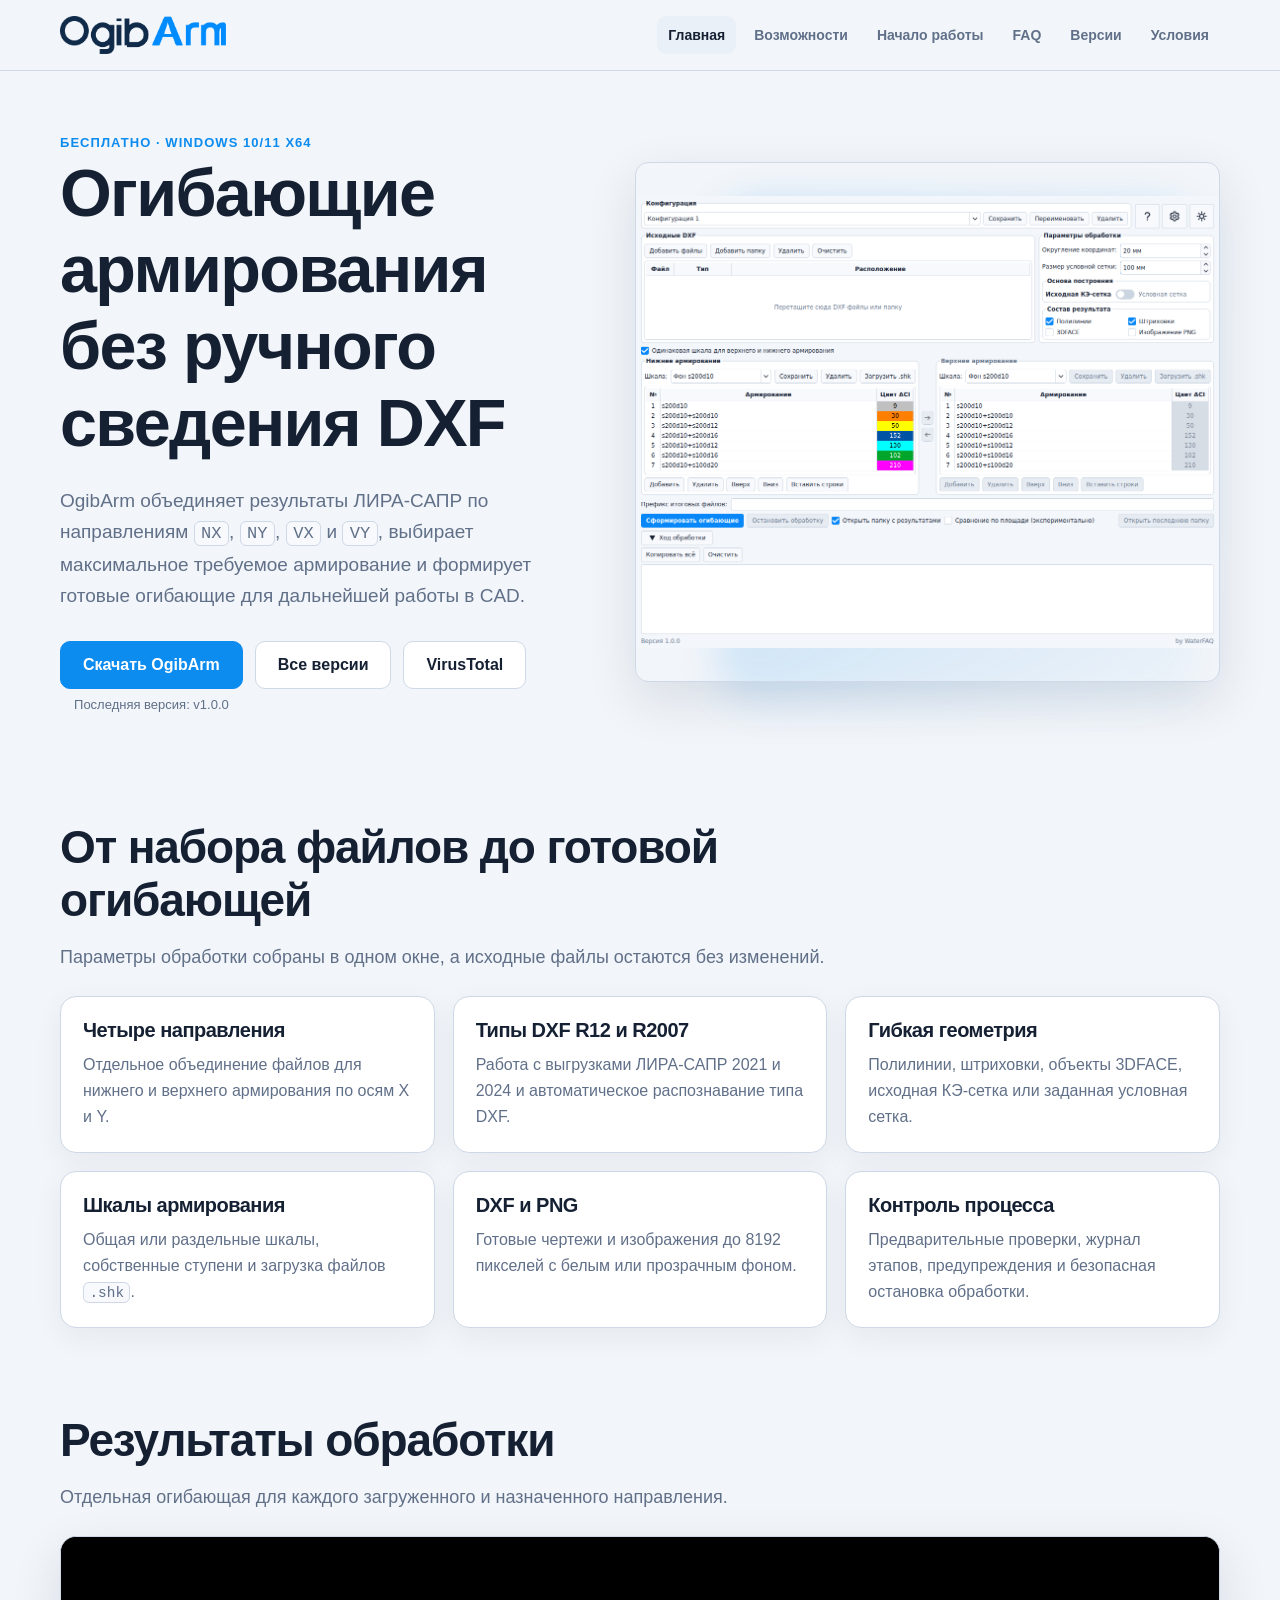
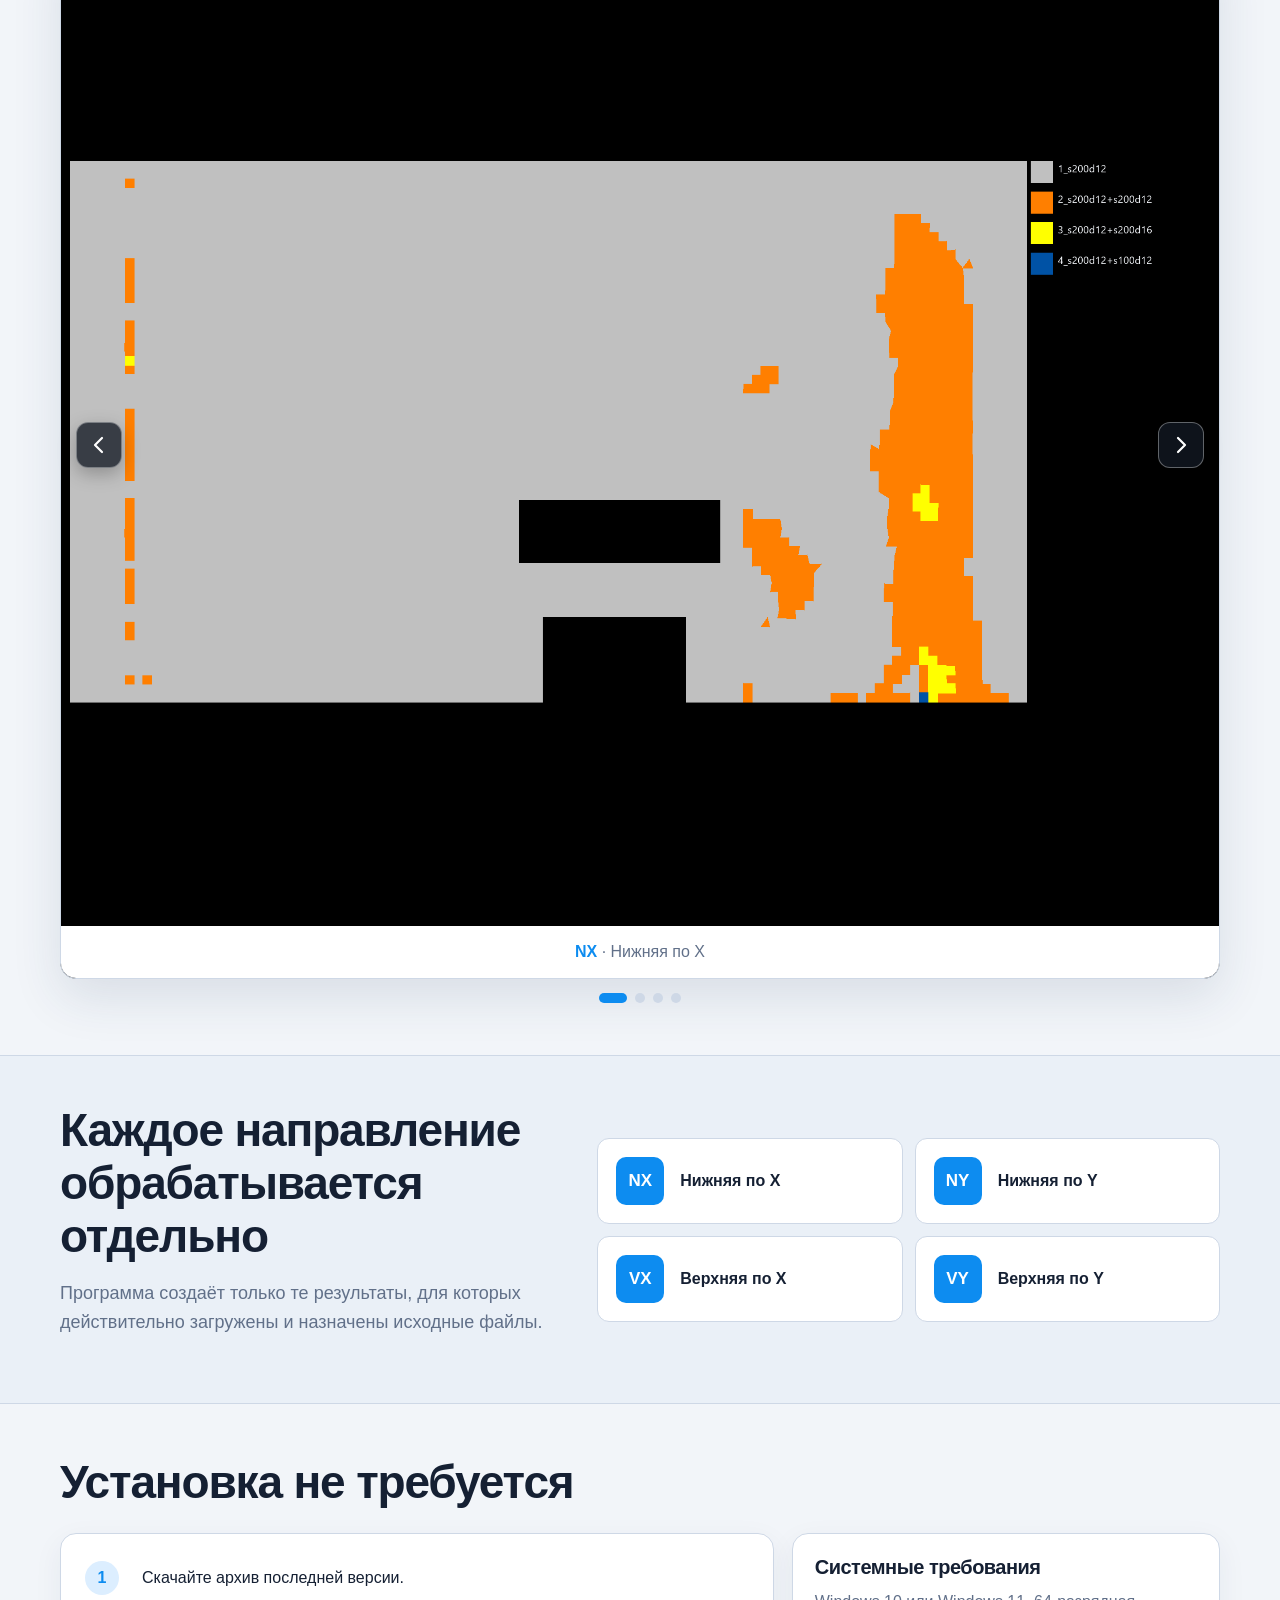
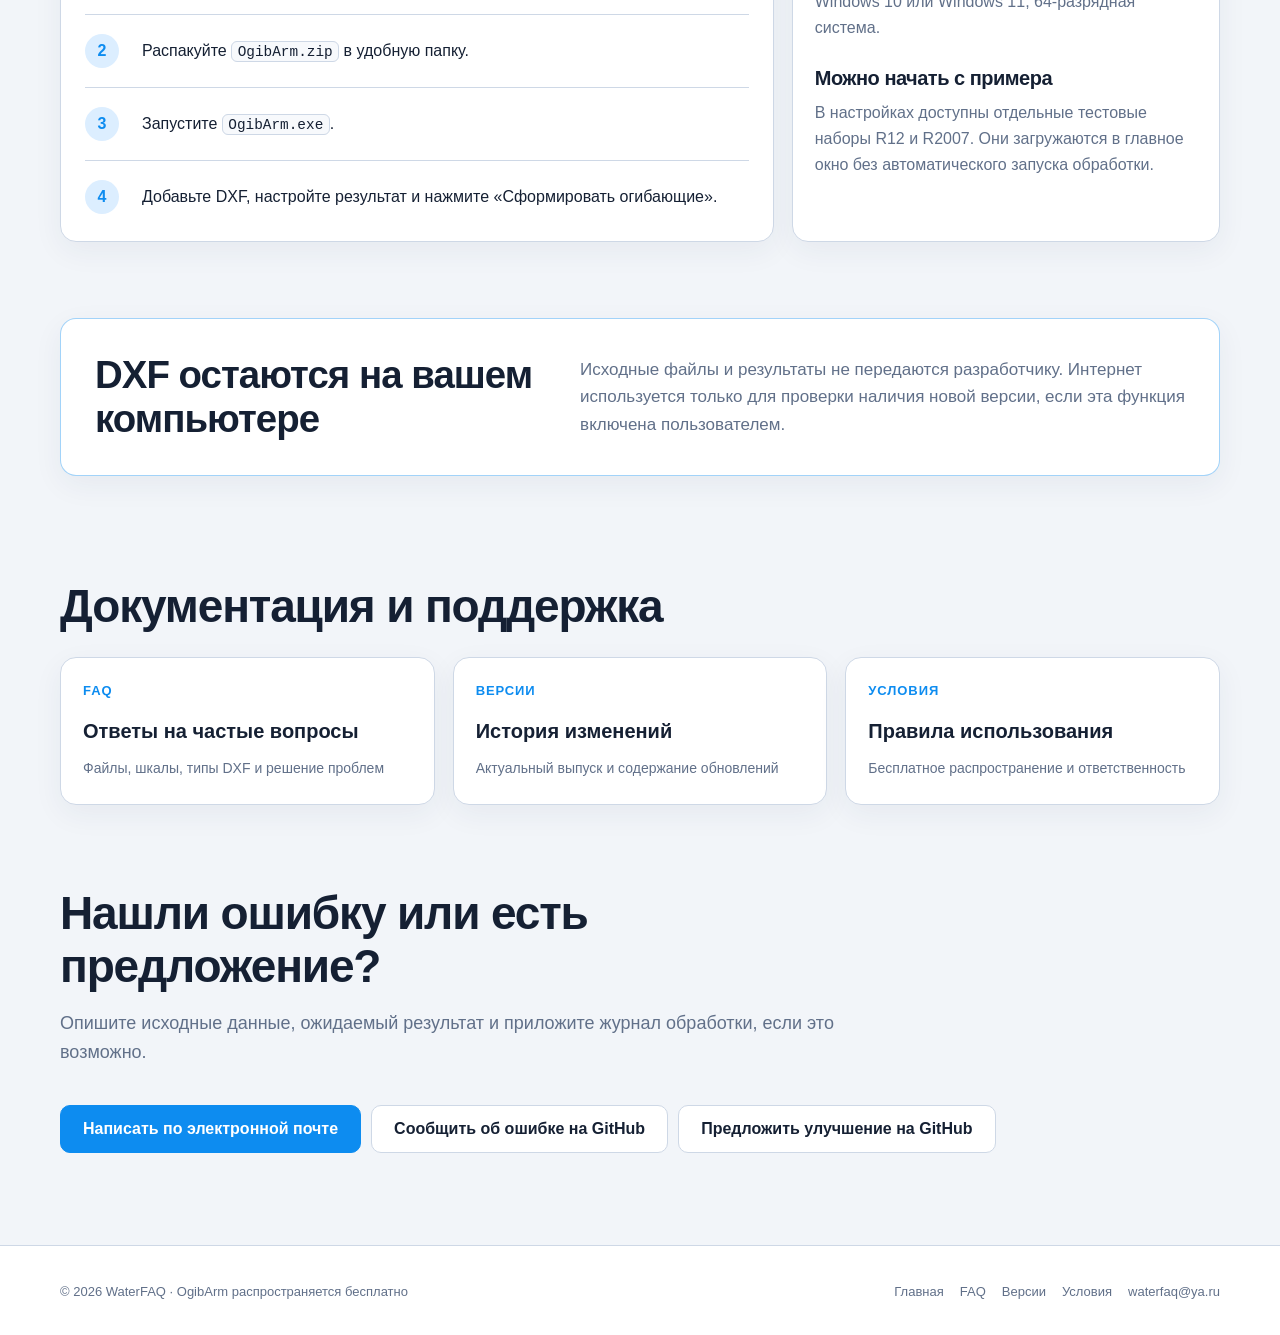
==== index.html @ c87fd0f1 "Исправить адаптивность главной страницы" ====
<!doctype html>
<html lang="ru">
<head>
  <meta charset="utf-8">
  <meta name="viewport" content="width=device-width,initial-scale=1,viewport-fit=cover">
  <meta name="description" content="OgibArm — бесплатная программа для формирования огибающих армирования по DXF из ЛИРА-САПР.">
  <meta name="theme-color" content="#f2f5f9" media="(prefers-color-scheme: light)">
  <meta name="theme-color" content="#181b20" media="(prefers-color-scheme: dark)">
  <meta property="og:type" content="website">
  <meta property="og:title" content="OgibArm — огибающие армирования из DXF">
  <meta property="og:description" content="Объединение результатов ЛИРА-САПР по направлениям NX, NY, VX и VY с выпуском DXF и PNG.">
  <meta property="og:url" content="https://water-faq.github.io/OgibArm/">
  <meta property="og:image" content="https://water-faq.github.io/OgibArm/assets/images/window-light.png">
  <link rel="icon" type="image/png" href="assets/images/icon.png">
  <link rel="apple-touch-icon" href="assets/images/icon.png">
  <link rel="manifest" href="site.webmanifest">
  <link rel="stylesheet" href="assets/css/styles.css?v=2">
  <title>OgibArm — огибающие армирования из DXF</title>
</head>
<body>
  <header class="site-header">
    <div class="wrap header-row">
      <a class="brand" href="index.html" aria-label="OgibArm — главная">
        <picture>
          <source media="(prefers-color-scheme: dark)" srcset="assets/images/logo-dark.png">
          <img src="assets/images/logo-light.png" alt="OgibArm" width="1876" height="421">
        </picture>
      </a>
      <button class="menu-toggle" type="button" aria-label="Открыть меню" aria-expanded="false" aria-controls="site-navigation">
        <svg class="icon-menu" viewBox="0 0 24 24" aria-hidden="true"><path d="M4 7h16M4 12h16M4 17h16"/></svg>
        <svg class="icon-close" viewBox="0 0 24 24" aria-hidden="true"><path d="M6 6l12 12M18 6 6 18"/></svg>
      </button>
      <nav id="site-navigation" class="nav" aria-label="Основная навигация">
        <a href="index.html" aria-current="page">Главная</a>
        <a href="#features">Возможности</a>
        <a href="#start">Начало работы</a>
        <a href="faq.html">FAQ</a>
        <a href="changelog.html">Версии</a>
        <a href="terms.html">Условия</a>
      </nav>
    </div>
  </header>

  <main>
    <section class="hero wrap">
      <div class="hero-copy">
        <div class="eyebrow">Бесплатно · Windows 10/11 x64</div>
        <h1>Огибающие армирования без ручного сведения DXF</h1>
        <p class="lead">OgibArm объединяет результаты ЛИРА-САПР по направлениям <code>NX</code>, <code>NY</code>, <code>VX</code> и <code>VY</code>, выбирает максимальное требуемое армирование и формирует готовые огибающие для дальнейшей работы в CAD.</p>
        <div class="hero-actions">
          <div class="download-group">
            <a id="download" class="button" href="https://github.com/Water-FAQ/OgibArm/releases/latest/download/OgibArm.zip">Скачать OgibArm</a>
            <p id="version" class="meta">Последняя версия: v1.0.0</p>
          </div>
          <a class="button secondary" href="changelog.html">Все версии</a>
          <a class="button secondary virustotal-button" href="https://www.virustotal.com/gui/file/a32795ac46e9554f7503c37f5a82b432bdbc1def81dd59b7a417a5f26487fc61">VirusTotal</a>
        </div>
      </div>
      <div class="hero-visual">
        <picture>
          <source media="(prefers-color-scheme: dark)" srcset="assets/images/window-dark.png">
          <img src="assets/images/window-light.png" alt="Главное окно OgibArm" width="1060" height="915">
        </picture>
      </div>
    </section>

    <section id="features" class="wrap section">
      <div class="section-heading">
        <h2>От набора файлов до готовой огибающей</h2>
        <p>Параметры обработки собраны в одном окне, а исходные файлы остаются без изменений.</p>
      </div>
      <div class="feature-grid">
        <article class="card"><h3>Четыре направления</h3><p>Отдельное объединение файлов для нижнего и верхнего армирования по осям X и Y.</p></article>
        <article class="card"><h3>Типы DXF R12 и R2007</h3><p>Работа с выгрузками ЛИРА-САПР 2021 и 2024 и автоматическое распознавание типа DXF.</p></article>
        <article class="card"><h3>Гибкая геометрия</h3><p>Полилинии, штриховки, объекты 3DFACE, исходная КЭ-сетка или заданная условная сетка.</p></article>
        <article class="card"><h3>Шкалы армирования</h3><p>Общая или раздельные шкалы, собственные ступени и загрузка файлов <code>.shk</code>.</p></article>
        <article class="card"><h3>DXF и PNG</h3><p>Готовые чертежи и изображения до 8192 пикселей с белым или прозрачным фоном.</p></article>
        <article class="card"><h3>Контроль процесса</h3><p>Предварительные проверки, журнал этапов, предупреждения и безопасная остановка обработки.</p></article>
      </div>
    </section>

    <section class="wrap section result-showcase" aria-labelledby="result-showcase-title">
      <div class="section-heading">
        <h2 id="result-showcase-title">Результаты обработки</h2>
        <p>Отдельная огибающая для каждого загруженного и назначенного направления.</p>
      </div>
      <div class="carousel" data-carousel aria-roledescription="карусель">
        <div class="carousel-viewport">
          <figure class="carousel-slide is-active" data-carousel-slide><img src="assets/images/result-nx.png" alt="Огибающая нижнего армирования по X" width="2048" height="989"><figcaption><strong>NX</strong> · Нижняя по X</figcaption></figure>
          <figure class="carousel-slide" data-carousel-slide><img src="assets/images/result-ny.png" alt="Огибающая нижнего армирования по Y" width="2048" height="989"><figcaption><strong>NY</strong> · Нижняя по Y</figcaption></figure>
          <figure class="carousel-slide" data-carousel-slide><img src="assets/images/result-vx.png" alt="Огибающая верхнего армирования по X" width="2048" height="989"><figcaption><strong>VX</strong> · Верхняя по X</figcaption></figure>
          <figure class="carousel-slide" data-carousel-slide><img src="assets/images/result-vy.png" alt="Огибающая верхнего армирования по Y" width="2048" height="989"><figcaption><strong>VY</strong> · Верхняя по Y</figcaption></figure>
        </div>
        <button class="carousel-arrow previous" type="button" aria-label="Предыдущий результат" data-carousel-previous><svg viewBox="0 0 24 24"><path d="m15 5-7 7 7 7"/></svg></button>
        <button class="carousel-arrow next" type="button" aria-label="Следующий результат" data-carousel-next><svg viewBox="0 0 24 24"><path d="m9 5 7 7-7 7"/></svg></button>
        <div class="carousel-dots" aria-label="Выбор результата">
          <button class="is-active" type="button" aria-label="Показать NX" aria-current="true" data-carousel-dot="0"></button>
          <button type="button" aria-label="Показать NY" aria-current="false" data-carousel-dot="1"></button>
          <button type="button" aria-label="Показать VX" aria-current="false" data-carousel-dot="2"></button>
          <button type="button" aria-label="Показать VY" aria-current="false" data-carousel-dot="3"></button>
        </div>
      </div>
    </section>

    <section class="band">
      <div class="wrap direction-layout">
        <div class="section-heading compact">
          <h2>Каждое направление обрабатывается отдельно</h2>
          <p>Программа создаёт только те результаты, для которых действительно загружены и назначены исходные файлы.</p>
        </div>
        <div class="direction-grid" aria-label="Обозначения направлений">
          <div><strong>NX</strong><span>Нижняя по X</span></div>
          <div><strong>NY</strong><span>Нижняя по Y</span></div>
          <div><strong>VX</strong><span>Верхняя по X</span></div>
          <div><strong>VY</strong><span>Верхняя по Y</span></div>
        </div>
      </div>
    </section>

    <section id="start" class="wrap section">
      <div class="section-heading">
        <h2>Установка не требуется</h2>
      </div>
      <div class="start-grid">
        <div class="card steps">
          <div class="step"><strong>1</strong><span>Скачайте архив последней версии.</span></div>
          <div class="step"><strong>2</strong><span>Распакуйте <code>OgibArm.zip</code> в удобную папку.</span></div>
          <div class="step"><strong>3</strong><span>Запустите <code>OgibArm.exe</code>.</span></div>
          <div class="step"><strong>4</strong><span>Добавьте DXF, настройте результат и нажмите «Сформировать огибающие».</span></div>
        </div>
        <aside class="card requirements">
          <h3>Системные требования</h3>
          <p>Windows 10 или Windows 11, 64-разрядная система.</p>
          <h3>Можно начать с примера</h3>
          <p>В настройках доступны отдельные тестовые наборы R12 и R2007. Они загружаются в главное окно без автоматического запуска обработки.</p>
        </aside>
      </div>
    </section>

    <section id="privacy" class="wrap section slim">
      <div class="privacy-card">
        <div>
          <h2>DXF остаются на вашем компьютере</h2>
        </div>
        <p>Исходные файлы и результаты не передаются разработчику. Интернет используется только для проверки наличия новой версии, если эта функция включена пользователем.</p>
      </div>
    </section>

    <section class="wrap section">
      <div class="section-heading">
        <h2>Документация и поддержка</h2>
      </div>
      <div class="link-grid">
        <a class="link-card" href="faq.html"><span>FAQ</span><strong>Ответы на частые вопросы</strong><small>Файлы, шкалы, типы DXF и решение проблем</small></a>
        <a class="link-card" href="changelog.html"><span>Версии</span><strong>История изменений</strong><small>Актуальный выпуск и содержание обновлений</small></a>
        <a class="link-card" href="terms.html"><span>Условия</span><strong>Правила использования</strong><small>Бесплатное распространение и ответственность</small></a>
      </div>
    </section>

    <section id="feedback" class="wrap section feedback">
      <div class="section-heading compact">
        <h2>Нашли ошибку или есть предложение?</h2>
        <p>Опишите исходные данные, ожидаемый результат и приложите журнал обработки, если это возможно.</p>
      </div>
      <div class="feedback-actions">
        <a class="button" href="mailto:waterfaq@ya.ru">Написать по электронной почте</a>
        <a class="button secondary" href="https://github.com/Water-FAQ/OgibArm/issues/new?template=bug_report.yml">Сообщить об ошибке на GitHub</a>
        <a class="button secondary" href="https://github.com/Water-FAQ/OgibArm/issues/new?template=feature_request.yml">Предложить улучшение на GitHub</a>
      </div>
    </section>
  </main>

  <footer>
    <div class="wrap footer-row">
      <span>© <span data-current-year>2026</span> WaterFAQ · OgibArm распространяется бесплатно</span>
      <nav aria-label="Навигация в подвале"><a href="index.html">Главная</a><a href="faq.html">FAQ</a><a href="changelog.html">Версии</a><a href="terms.html">Условия</a><a href="mailto:waterfaq@ya.ru">waterfaq@ya.ru</a></nav>
    </div>
  </footer>
  <button class="back-to-top" type="button" aria-label="Наверх" title="Наверх" aria-hidden="true"><svg viewBox="0 0 24 24" aria-hidden="true"><path d="m5 11 7-7 7 7M12 4v16"/></svg></button>
  <script src="assets/js/site.js?v=2"></script>
</body>
</html>
---- assets/css/styles.css ----
:root {
  --header-height: 70px;
  color-scheme: light;
  --bg: #f2f5f9;
  --panel: #ffffff;
  --panel-soft: #eaf0f7;
  --field: #f7f9fc;
  --text: #152033;
  --muted: #617089;
  --border: #ced8e6;
  --accent: #0d8cf0;
  --accent-hover: #0878d1;
  --accent-soft: #dceeff;
  --accent-dark: #143459;
  --shadow: 0 18px 50px rgba(35, 58, 91, .12);
  --header-bg: rgba(242, 245, 249, .9);
  --radius: 16px;
  font-family: Inter, "Segoe UI", Arial, sans-serif;
  font-synthesis: none;
}

* { box-sizing: border-box; }
html { scroll-behavior: smooth; }
body {
  margin: 0;
  min-width: 320px;
  color: var(--text);
  background:
    radial-gradient(circle at 80% -10%, rgba(13, 140, 240, .1), transparent 32rem),
    var(--bg);
  font-size: 16px;
  line-height: 1.62;
}

img { display: block; max-width: 100%; }
a { color: var(--accent); text-decoration: none; }
a:hover { text-decoration: underline; }
button, input { font: inherit; }
code {
  padding: .12em .38em;
  border: 1px solid var(--border);
  border-radius: 6px;
  background: var(--field);
  font-family: "Cascadia Mono", Consolas, monospace;
  font-size: .9em;
}

.wrap { width: min(1160px, calc(100% - 40px)); margin-inline: auto; }
.site-header {
  position: sticky;
  top: 0;
  z-index: 20;
  border-bottom: 1px solid var(--border);
  background: var(--header-bg);
  -webkit-backdrop-filter: blur(14px);
  backdrop-filter: blur(14px);
}
.header-row { display: flex; min-height: 70px; align-items: center; gap: 28px; }
.brand { flex: 0 0 auto; }
.brand img { width: 166px; height: auto; }
.nav { display: flex; align-items: center; gap: 7px; margin-left: auto; }
.nav a {
  padding: 8px 11px;
  border-radius: 9px;
  color: var(--muted);
  font-size: 14px;
  font-weight: 650;
}
.nav a:hover, .nav a[aria-current="page"] { color: var(--text); background: var(--panel-soft); text-decoration: none; }
.menu-toggle {
  display: none;
  width: 42px;
  height: 42px;
  margin-left: auto;
  align-items: center;
  justify-content: center;
  border: 1px solid var(--border);
  border-radius: 10px;
  color: var(--text);
  background: var(--panel);
  cursor: pointer;
}
.menu-toggle svg { width: 22px; fill: none; stroke: currentColor; stroke-width: 2; stroke-linecap: round; }
.menu-toggle .icon-close { display: none; }
.menu-toggle[aria-expanded="true"] .icon-menu { display: none; }
.menu-toggle[aria-expanded="true"] .icon-close { display: block; }

.hero {
  display: grid;
  grid-template-columns: minmax(0, .92fr) minmax(420px, 1.08fr);
  align-items: center;
  gap: clamp(34px, 6vw, 78px);
  min-height: 0;
  padding-block: 58px 54px;
}
.eyebrow {
  display: inline-block;
  color: var(--accent);
  font-size: 13px;
  font-weight: 800;
  letter-spacing: .08em;
  text-transform: uppercase;
}
h1, h2, h3 { margin-top: 0; line-height: 1.15; letter-spacing: -.025em; }
h1 { margin-bottom: 24px; font-size: clamp(42px, 5.2vw, 68px); }
h2 { margin-bottom: 16px; font-size: clamp(30px, 3.7vw, 46px); }
h3 { margin-bottom: 10px; font-size: 20px; }
p { margin-top: 0; }
.lead { max-width: 690px; margin-bottom: 30px; color: var(--muted); font-size: 19px; line-height: 1.65; }
.hero-actions { display: flex; align-items: flex-start; flex-wrap: wrap; gap: 12px; }
.download-group { display: grid; gap: 5px; }
.meta { margin: 0; color: var(--muted); font-size: 13px; text-align: center; }
.button {
  display: inline-flex;
  min-height: 46px;
  align-items: center;
  justify-content: center;
  padding: 10px 22px;
  border: 1px solid var(--accent);
  border-radius: 10px;
  color: #fff;
  background: var(--accent);
  font-weight: 750;
  text-decoration: none;
  transition: transform .16s ease, background .16s ease, border-color .16s ease;
}
.button:hover { color: #fff; background: var(--accent-hover); border-color: var(--accent-hover); text-decoration: none; transform: translateY(-1px); }
.button.secondary { color: var(--text); background: var(--panel); border-color: var(--border); }
.button.secondary:hover { color: var(--text); background: var(--panel-soft); border-color: var(--accent); }
.hero-visual { position: relative; }
.hero-visual::before {
  content: "";
  position: absolute;
  inset: 8% 4% -4% 14%;
  z-index: -1;
  border-radius: 40px;
  background: linear-gradient(145deg, rgba(13, 140, 240, .28), rgba(13, 140, 240, .02));
  filter: blur(18px);
}
.hero-visual img {
  width: 100%;
  max-height: 520px;
  object-fit: contain;
  border: 1px solid var(--border);
  border-radius: 13px;
  box-shadow: var(--shadow);
}

.section { padding-block: 52px; }
.section.slim { padding-block: 24px 52px; }
.section-heading { max-width: 780px; margin-bottom: 24px; }
.section-heading h2 { margin-top: 0; }
.section-heading p { color: var(--muted); font-size: 18px; }
.section-heading.compact { margin-bottom: 0; }
.feature-grid { display: grid; grid-template-columns: repeat(3, 1fr); gap: 18px; }
.card, .legal-card, .release-card, .privacy-card, .link-card {
  border: 1px solid var(--border);
  border-radius: var(--radius);
  background: var(--panel);
  box-shadow: 0 9px 30px rgba(35, 58, 91, .06);
}
.card { padding: 22px; }
.card p { margin-bottom: 0; color: var(--muted); }

.result-showcase { padding-top: 34px; }
.carousel { position: relative; }
.carousel-viewport { overflow: hidden; border: 1px solid var(--border); border-radius: var(--radius); background: #000; box-shadow: var(--shadow); }
.carousel-slide { display: none; margin: 0; }
.carousel-slide.is-active { display: block; }
.carousel-slide img { width: 100%; aspect-ratio: 2048 / 989; object-fit: contain; background: #000; }
.carousel-slide figcaption { padding: 13px 18px; color: var(--muted); background: var(--panel); text-align: center; }
.carousel-slide figcaption strong { color: var(--accent); }
.carousel-arrow { position: absolute; top: calc(50% - 25px); display: grid; width: 46px; height: 46px; padding: 0; place-items: center; border: 1px solid rgba(255,255,255,.34); border-radius: 12px; color: #fff; background: rgba(18,25,35,.78); box-shadow: 0 6px 18px rgba(0,0,0,.25); cursor: pointer; transform: translateY(-50%); transition: background .16s ease, border-color .16s ease; }
.carousel-arrow:hover { border-color: var(--accent); background: var(--accent); }
.carousel-arrow.previous { left: 16px; }
.carousel-arrow.next { right: 16px; }
.carousel-arrow svg { width: 24px; height: 24px; fill: none; stroke: currentColor; stroke-width: 2.2; stroke-linecap: round; stroke-linejoin: round; }
.carousel-dots { display: flex; justify-content: center; gap: 8px; margin-top: 14px; }
.carousel-dots button { width: 10px; height: 10px; padding: 0; border: 0; border-radius: 50%; background: var(--border); cursor: pointer; transition: width .16s ease, border-radius .16s ease, background .16s ease; }
.carousel-dots button.is-active { width: 28px; border-radius: 8px; background: var(--accent); }
.carousel-dots button:focus-visible, .carousel-arrow:focus-visible { outline: 2px solid var(--accent); outline-offset: 3px; }

.band { border-block: 1px solid var(--border); background: var(--panel-soft); }
.direction-layout { display: grid; grid-template-columns: .88fr 1.12fr; align-items: center; gap: 48px; padding-block: 48px; }
.direction-grid { display: grid; grid-template-columns: repeat(2, 1fr); gap: 12px; }
.direction-grid div { display: flex; align-items: center; gap: 16px; padding: 18px; border: 1px solid var(--border); border-radius: 12px; background: var(--panel); }
.direction-grid strong { display: grid; width: 48px; height: 48px; place-items: center; border-radius: 10px; color: #fff; background: var(--accent); font-size: 17px; }
.direction-grid span { font-weight: 700; }

.start-grid { display: grid; grid-template-columns: 1.25fr .75fr; gap: 18px; }
.steps { display: grid; gap: 0; padding: 8px 24px; }
.step { display: grid; grid-template-columns: 42px 1fr; align-items: center; gap: 15px; padding: 19px 0; border-bottom: 1px solid var(--border); }
.step:last-child { border-bottom: 0; }
.step strong { display: grid; width: 34px; height: 34px; place-items: center; border-radius: 50%; color: var(--accent); background: var(--accent-soft); }
.requirements h3:not(:first-child) { margin-top: 26px; }
.privacy-card { display: grid; grid-template-columns: .85fr 1.15fr; align-items: center; gap: 38px; padding: 34px; border-color: rgba(13, 140, 240, .38); }
.privacy-card h2 { margin: 0; font-size: clamp(28px, 3vw, 40px); }
.privacy-card p { margin: 0; color: var(--muted); font-size: 17px; }

.link-grid { display: grid; grid-template-columns: repeat(3, 1fr); gap: 18px; }
.link-card { display: grid; min-height: 148px; padding: 22px; color: var(--text); transition: transform .16s ease, border-color .16s ease; }
.link-card:hover { border-color: var(--accent); text-decoration: none; transform: translateY(-2px); }
.link-card > span { color: var(--accent); font-size: 13px; font-weight: 800; text-transform: uppercase; letter-spacing: .07em; }
.link-card strong { margin-top: 12px; font-size: 20px; }
.link-card small { margin-top: 7px; color: var(--muted); font-size: 14px; }
.feedback { display: flex; align-items: flex-start; flex-direction: column; gap: 20px; padding-top: 30px; }
.feedback-actions { display: flex; width: 100%; flex-wrap: wrap; gap: 10px; }

.inner-page { min-height: calc(100vh - 150px); padding-block: 54px 70px; }
.page-heading { max-width: 900px; margin-bottom: 28px; }
.page-heading h1 { margin: 0 0 12px; font-size: clamp(34px, 5vw, 52px); }
.page-heading p { color: var(--muted); font-size: 18px; }
.content { min-height: calc(100vh - 150px); }
.page-head { padding: 48px 0 26px; }
.page-head h1 { margin: 0 0 12px; font-size: clamp(34px, 5vw, 52px); letter-spacing: -1px; white-space: nowrap; }
.page-head p { max-width: 800px; margin-bottom: 0; color: var(--muted); font-size: 18px; }
.faq-layout { display: grid; grid-template-columns: minmax(0, 1fr) minmax(260px, 280px); align-items: start; gap: 36px; }
.version-layout { display: grid; grid-template-columns: minmax(220px, 250px) minmax(0, 1fr); align-items: start; gap: 36px; }
.faq-sidebar, .version-sidebar { position: sticky; top: calc(var(--header-height) + 24px); max-height: calc(100vh - var(--header-height) - 48px); overflow-y: auto; scrollbar-width: thin; }
.faq-sidebar { grid-column: 2; grid-row: 1; }
.faq-groups { grid-column: 1; grid-row: 1; min-width: 0; }
.faq-toc, .version-toc { display: grid; gap: 4px; }
.faq-toc a, .version-toc a { position: relative; padding: 10px 14px 10px 18px; border-radius: 9px; color: var(--muted); text-decoration: none; }
.faq-toc a::before, .version-toc a::before { content: ""; position: absolute; top: 8px; bottom: 8px; left: 0; width: 3px; border-radius: 3px; background: transparent; }
.faq-toc a:hover, .version-toc a:hover, .faq-toc a.is-active, .version-toc a.is-active { color: var(--accent); background: var(--accent-soft); text-decoration: none; }
.faq-toc a.is-active, .version-toc a.is-active { font-weight: 650; }
.faq-toc a.is-active::before, .version-toc a.is-active::before { background: var(--accent); }
.faq-controls { display: grid; gap: 4px; margin-top: 10px; }
.faq-controls button { width: 100%; padding: 10px 14px 10px 18px; border: 0; border-radius: 9px; color: var(--muted); background: transparent; text-align: left; cursor: pointer; }
.faq-controls button:hover { color: var(--accent); background: var(--accent-soft); }
.faq-controls button:focus-visible { outline: 2px solid var(--accent); outline-offset: 2px; }
.mobile-toc { display: none; }
.mobile-toc-toggle { display: grid; width: 46px; height: 46px; padding: 0; place-items: center; border: 1px solid var(--accent); border-radius: 12px; color: #fff; background: var(--accent); box-shadow: 0 8px 20px rgba(0,0,0,.28); cursor: pointer; }
.mobile-toc-toggle svg { width: 23px; height: 23px; fill: none; stroke: currentColor; stroke-width: 2; stroke-linecap: round; }
.mobile-toc-toggle .icon-close { display: none; }
.mobile-toc-toggle[aria-expanded="true"] .icon-list { display: none; }
.mobile-toc-toggle[aria-expanded="true"] .icon-close { display: block; }
.mobile-toc-panel { position: absolute; right: 0; bottom: calc(100% + 10px); display: grid; width: min(310px, calc(100vw - 28px)); max-height: min(430px, calc(100vh - 120px)); gap: 3px; padding: 8px; overflow-y: auto; border: 1px solid var(--border); border-radius: 14px; background: var(--panel); box-shadow: var(--shadow); opacity: 0; visibility: hidden; transform: translateY(8px); pointer-events: none; transition: opacity .18s ease, transform .18s ease, visibility .18s ease; }
.mobile-toc-panel.is-open { opacity: 1; visibility: visible; transform: none; pointer-events: auto; }
.mobile-toc-panel a { padding: 11px 13px; border-radius: 9px; color: var(--muted); font-weight: 600; text-decoration: none; }
.mobile-toc-panel a:hover, .mobile-toc-panel a.is-active { color: var(--accent); background: var(--accent-soft); }
.mobile-toc-panel .faq-controls { margin-top: 5px; padding-top: 6px; border-top: 1px solid var(--border); }
.content .faq-group { padding: 0 0 38px; scroll-margin-top: 28px; }
.content .faq-group:last-of-type { padding-bottom: 0; }
.faq-group h2 { margin-bottom: 16px; }
.faq-list { display: grid; gap: 10px; }
.faq-list details { overflow: hidden; border: 1px solid var(--border); border-radius: 12px; background: var(--panel); }
.faq-list summary { display: grid; grid-template-columns: minmax(0, 1fr) 22px; align-items: center; gap: 14px; padding: 16px 18px; font-weight: 650; cursor: pointer; list-style: none; }
.faq-list summary::-webkit-details-marker { display: none; }
.faq-list summary::after { content: ""; width: 10px; height: 10px; margin: 0 auto 5px; border-right: 2px solid var(--muted); border-bottom: 2px solid var(--muted); transform: rotate(45deg); transition: transform .16s ease, margin .16s ease; }
.faq-list details[open] summary::after { margin: 5px auto 0; transform: rotate(225deg); }
.faq-answer { padding: 0 18px 17px; color: var(--muted); }
.faq-answer p:last-child, .faq-answer ul:last-child { margin-bottom: 0; }
.page-actions, .release-actions { display: flex; flex-wrap: wrap; gap: 10px; margin-top: 28px; }

.release { margin: 0 0 16px; padding: 24px; border: 1px solid var(--border); border-radius: 14px; background: var(--panel); }
.release-list { min-width: 0; }
.release[data-scroll-section] { scroll-margin-top: 24px; }
.release-head { display: flex; justify-content: space-between; align-items: baseline; gap: 16px; }
.release-head h2 { margin-bottom: 8px; }
.release-head time { color: var(--muted); }
.release ul { padding-left: 23px; color: var(--muted); }
.release li + li { margin-top: 7px; }
.release-card { padding: 30px; }
.release-card.current { border-color: rgba(13, 140, 240, .5); }
.release-title { display: flex; align-items: flex-start; justify-content: space-between; gap: 20px; margin-bottom: 22px; }
.release-title h2 { margin: 7px 0 0; font-size: 34px; }
.release-title time { color: var(--muted); font-size: 14px; }
.release-badge { display: inline-block; padding: 4px 8px; border-radius: 7px; color: var(--accent); background: var(--accent-soft); font-size: 12px; font-weight: 800; }
.release-card ul { margin: 0; padding-left: 23px; color: var(--muted); }
.release-card li + li { margin-top: 8px; }
.archive-note { margin-top: 18px; }
.archive-note h2 { font-size: 25px; }
.text-link { font-weight: 750; }

.legal-page { max-width: 940px; }
.legal-card { padding: 28px; margin-bottom: 14px; }
.legal-card h2 { font-size: 25px; }
.legal-card p:last-child { margin-bottom: 0; }
.legal-card p { color: var(--muted); }

footer { margin-top: 40px; border-top: 1px solid var(--border); color: var(--muted); background: var(--panel); }
.footer-row { display: flex; min-height: 90px; align-items: center; justify-content: space-between; gap: 24px; font-size: 13px; }
.footer-row nav { display: flex; flex-wrap: wrap; justify-content: flex-end; gap: 16px; }
.footer-row a { color: var(--muted); }
.back-to-top {
  position: fixed;
  right: 22px;
  bottom: 22px;
  display: grid;
  width: 46px;
  height: 46px;
  place-items: center;
  z-index: 30;
  border: 1px solid var(--accent);
  border-radius: 12px;
  color: #fff;
  background: var(--accent);
  box-shadow: var(--shadow);
  cursor: pointer;
  opacity: 0;
  visibility: hidden;
  pointer-events: none;
  transform: translateY(8px);
  transition: opacity .18s ease, transform .18s ease;
}
.back-to-top.is-visible { opacity: 1; visibility: visible; pointer-events: auto; transform: none; }
.back-to-top svg { width: 22px; fill: none; stroke: currentColor; stroke-width: 2.2; stroke-linecap: round; stroke-linejoin: round; }

.not-found-page { display: grid; min-height: 100vh; place-items: center; padding: 20px; }
.not-found { width: min(520px, 100%); padding: 42px; text-align: center; }
.not-found img { width: 82px; margin: 0 auto 18px; }
.not-found .error-code { display: block; color: var(--accent); font-size: 14px; font-weight: 850; letter-spacing: .12em; }
.not-found h1 { margin: 6px 0 12px; font-size: 42px; }
.not-found p { color: var(--muted); }

@media (max-width: 940px) {
  .hero { grid-template-columns: 1fr; min-height: 0; padding-block: 64px; }
  .hero-copy { max-width: 760px; }
  .hero-visual { max-width: 720px; }
  .hero-visual img { max-height: none; }
  .feature-grid { grid-template-columns: repeat(2, 1fr); }
  .direction-layout { grid-template-columns: 1fr; gap: 30px; }
  .feedback { align-items: flex-start; flex-direction: column; }
  .faq-layout { grid-template-columns: minmax(0, 1fr) minmax(220px, 240px); gap: 24px; }
  .version-layout { grid-template-columns: minmax(190px, 210px) minmax(0, 1fr); gap: 24px; }
}

@media (max-width: 860px) {
  .menu-toggle { display: inline-flex; }
  .nav {
    position: absolute;
    top: calc(100% + 1px);
    right: 20px;
    display: none;
    width: min(320px, calc(100vw - 40px));
    padding: 8px;
    border: 1px solid var(--border);
    border-radius: 12px;
    background: var(--panel);
    box-shadow: var(--shadow);
  }
  .nav.is-open { display: grid; }
  .nav a { padding: 11px 12px; }
}

@media (max-width: 680px) {
  .wrap { width: min(100% - 28px, 1160px); }
  body { font-size: 15px; }
  .header-row { min-height: 62px; }
  .brand img { width: 138px; }
  .hero { gap: 38px; padding-block: 52px 62px; }
  h1 { font-size: clamp(38px, 12vw, 52px); }
  .lead { font-size: 17px; }
  .hero-actions, .feedback-actions, .page-actions, .release-actions { display: grid; width: 100%; }
  .hero-actions .button, .feedback-actions .button, .page-actions .button, .release-actions .button { width: 100%; }
  .virustotal-button { display: none; }
  .section { padding-block: 38px; }
  .feature-grid, .direction-grid, .start-grid, .link-grid, .privacy-card { grid-template-columns: 1fr; }
  .direction-layout { padding-block: 38px; }
  .privacy-card { gap: 20px; padding: 25px; }
  .carousel-arrow { top: calc(50% - 22px); width: 40px; height: 40px; border-radius: 10px; }
  .carousel-arrow.previous { left: 9px; }
  .carousel-arrow.next { right: 9px; }
  .release-title { flex-direction: column; }
  .release-card, .legal-card { padding: 22px; }
  .footer-row { align-items: flex-start; flex-direction: column; padding-block: 25px; }
  .footer-row nav { justify-content: flex-start; }
  .page-head { padding: 34px 0 22px; }
  .page-head h1 { white-space: normal; font-size: clamp(30px, 9vw, 38px); }
  .faq-layout, .version-layout { display: block; }
  .faq-sidebar, .version-sidebar { display: none; }
  .mobile-toc { position: fixed; right: 14px; bottom: calc(14px + env(safe-area-inset-bottom)); z-index: 35; display: block; }
  .content .faq-group { padding-bottom: 32px; }
  .release-head { display: block; }
  .release-head time { display: block; margin-bottom: 12px; }
  .back-to-top { right: auto; left: 14px; bottom: calc(14px + env(safe-area-inset-bottom)); }
}

@media (prefers-reduced-motion: reduce) {
  html { scroll-behavior: auto; }
  *, *::before, *::after { transition-duration: .001ms !important; }
}

@media (prefers-color-scheme: dark) {
  :root {
    color-scheme: dark;
    --bg: #181b20;
    --panel: #20242b;
    --panel-soft: #1c2026;
    --field: #252a32;
    --text: #f4f6f8;
    --muted: #aab2be;
    --border: #3b424d;
    --accent: #1597ff;
    --accent-hover: #36a6ff;
    --accent-soft: #123457;
    --shadow: 0 18px 50px rgba(0, 0, 0, .35);
    --header-bg: rgba(24, 27, 32, .9);
  }
  body { background: radial-gradient(circle at 80% -10%, rgba(21, 151, 255, .11), transparent 32rem), var(--bg); }
  .hero-visual::before { opacity: .72; }
}
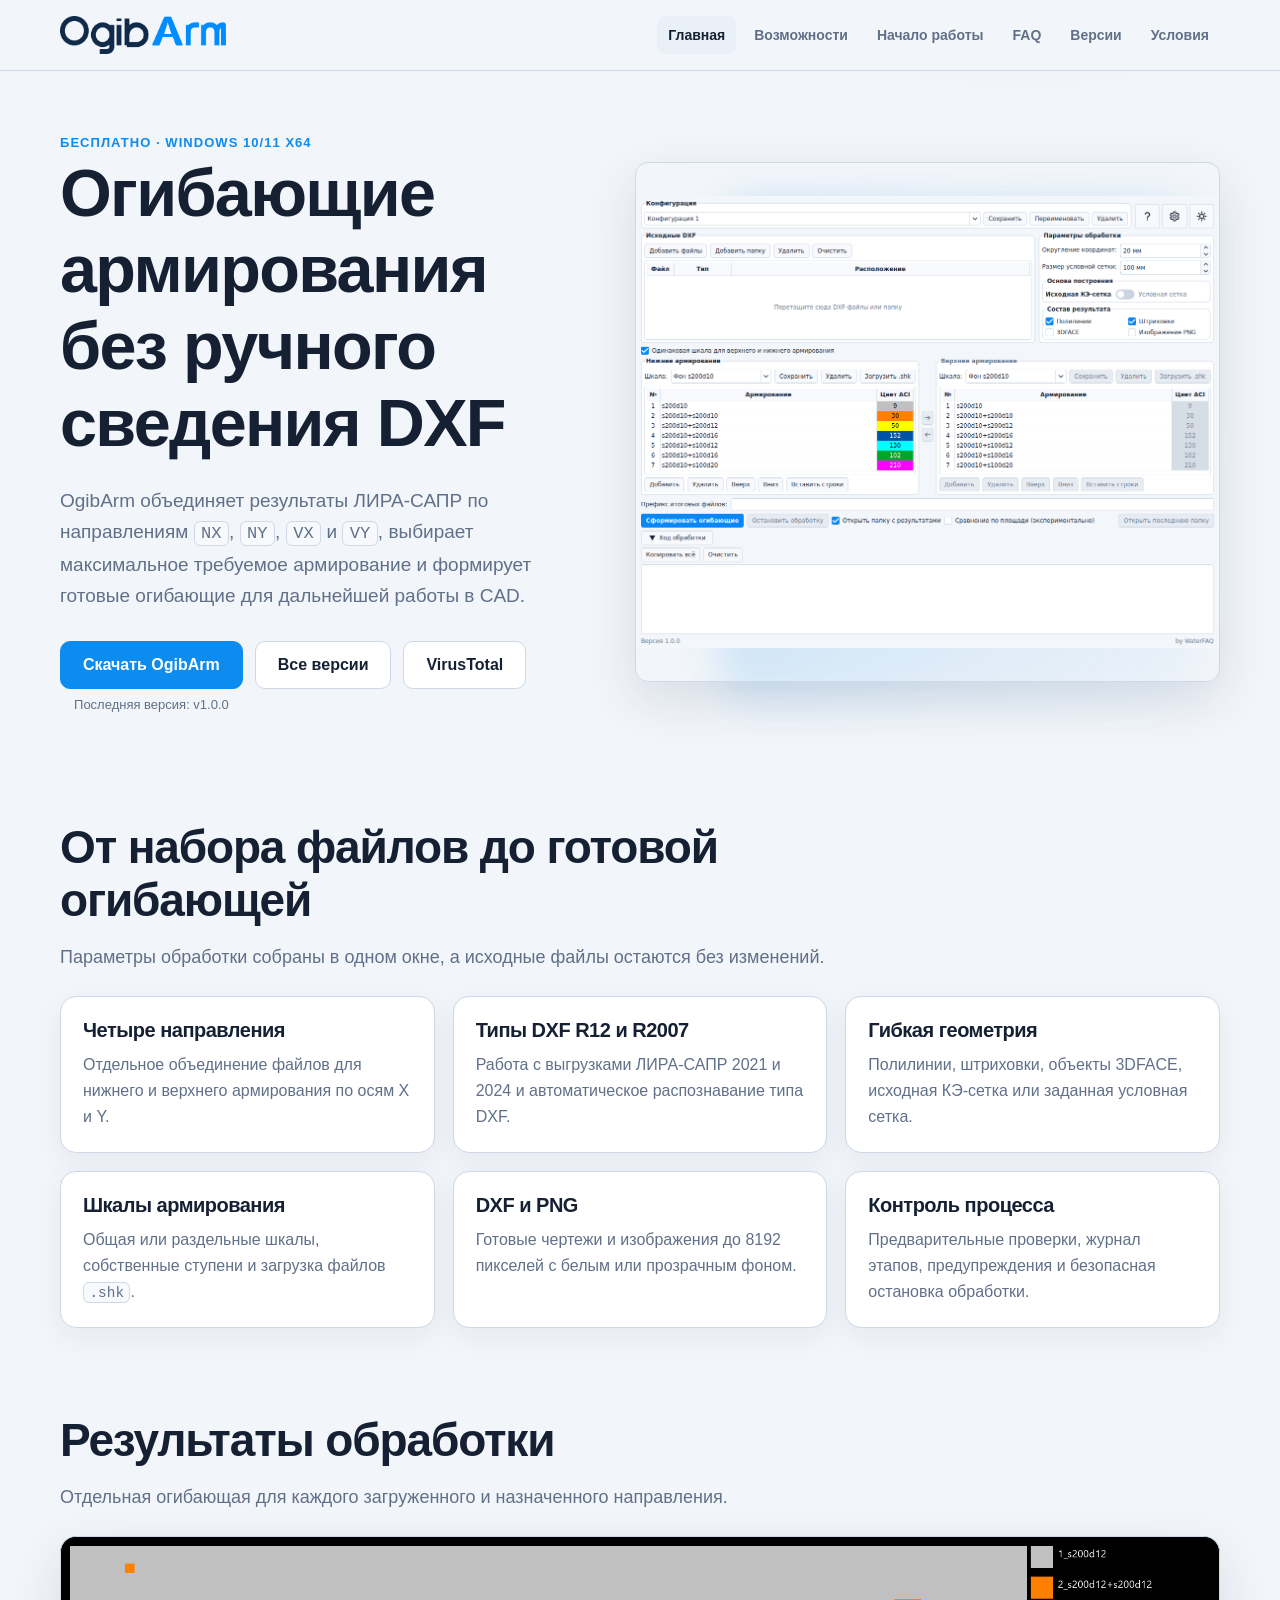
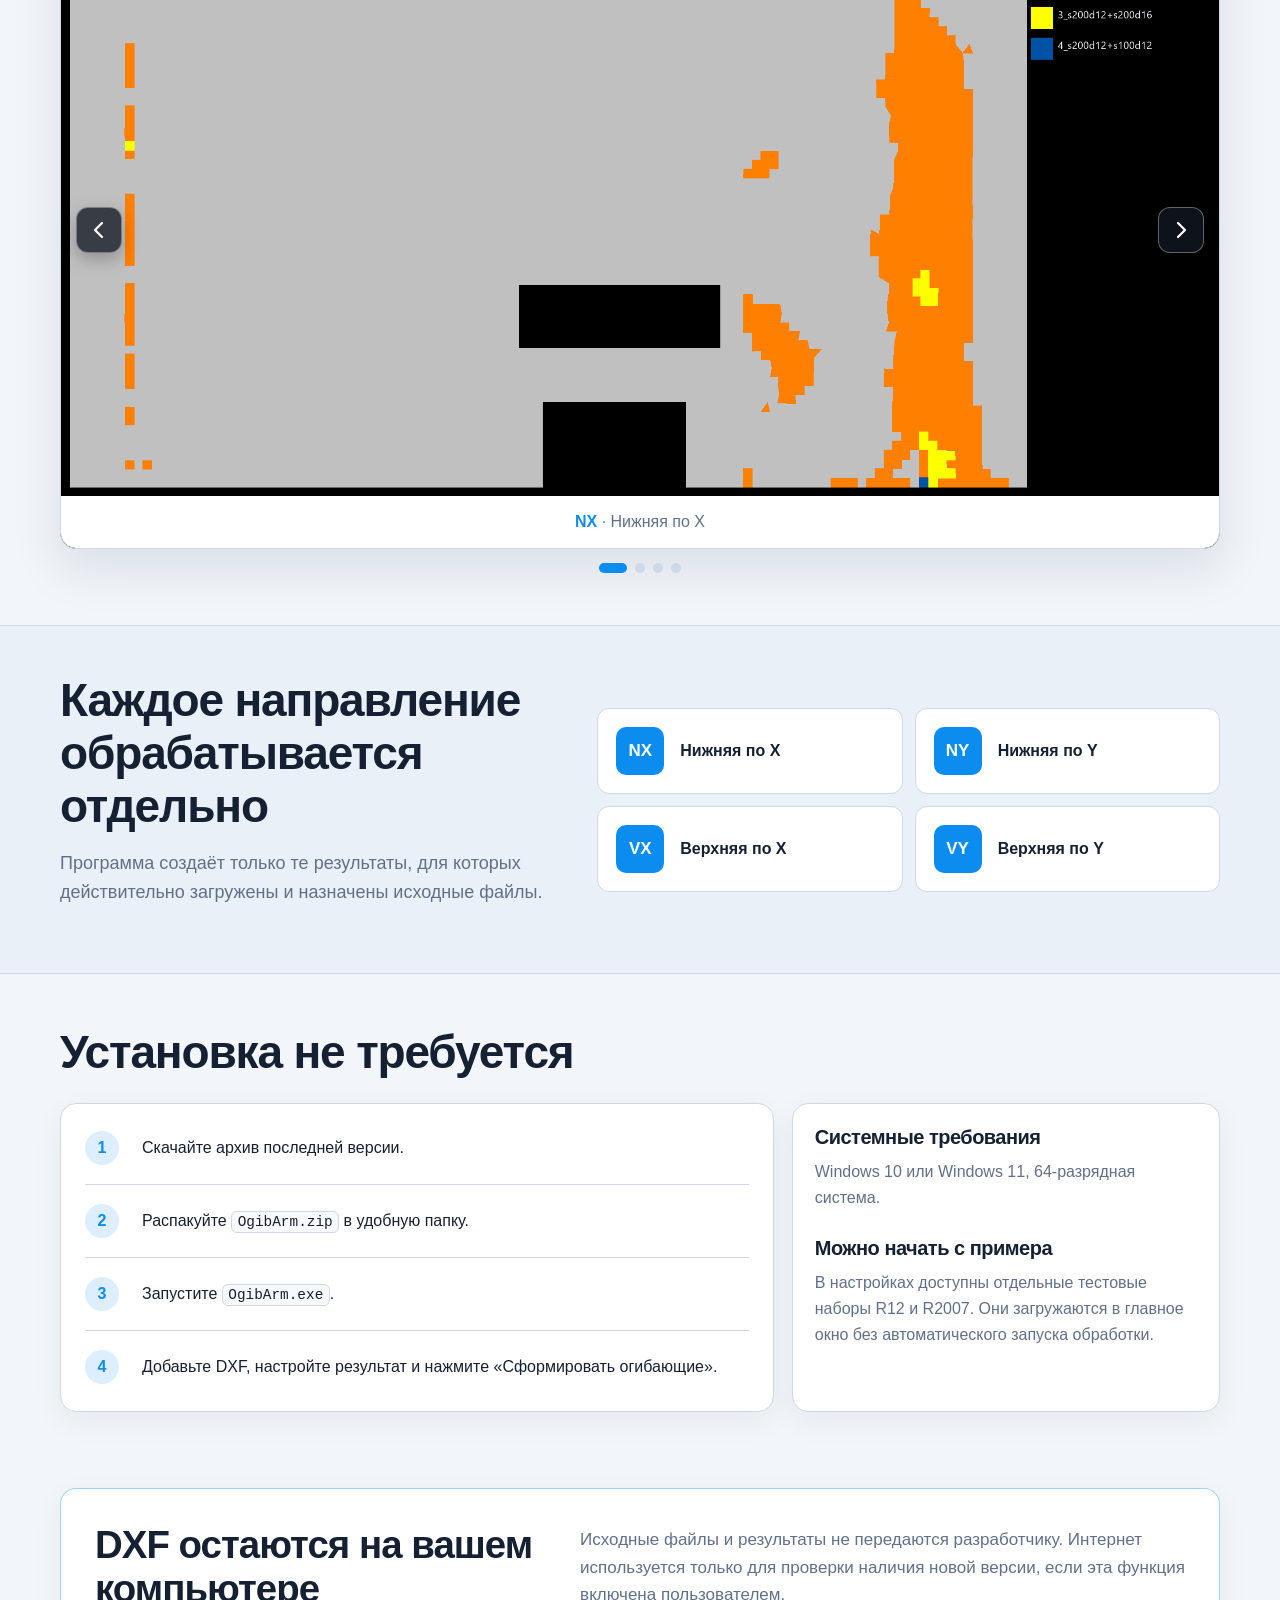
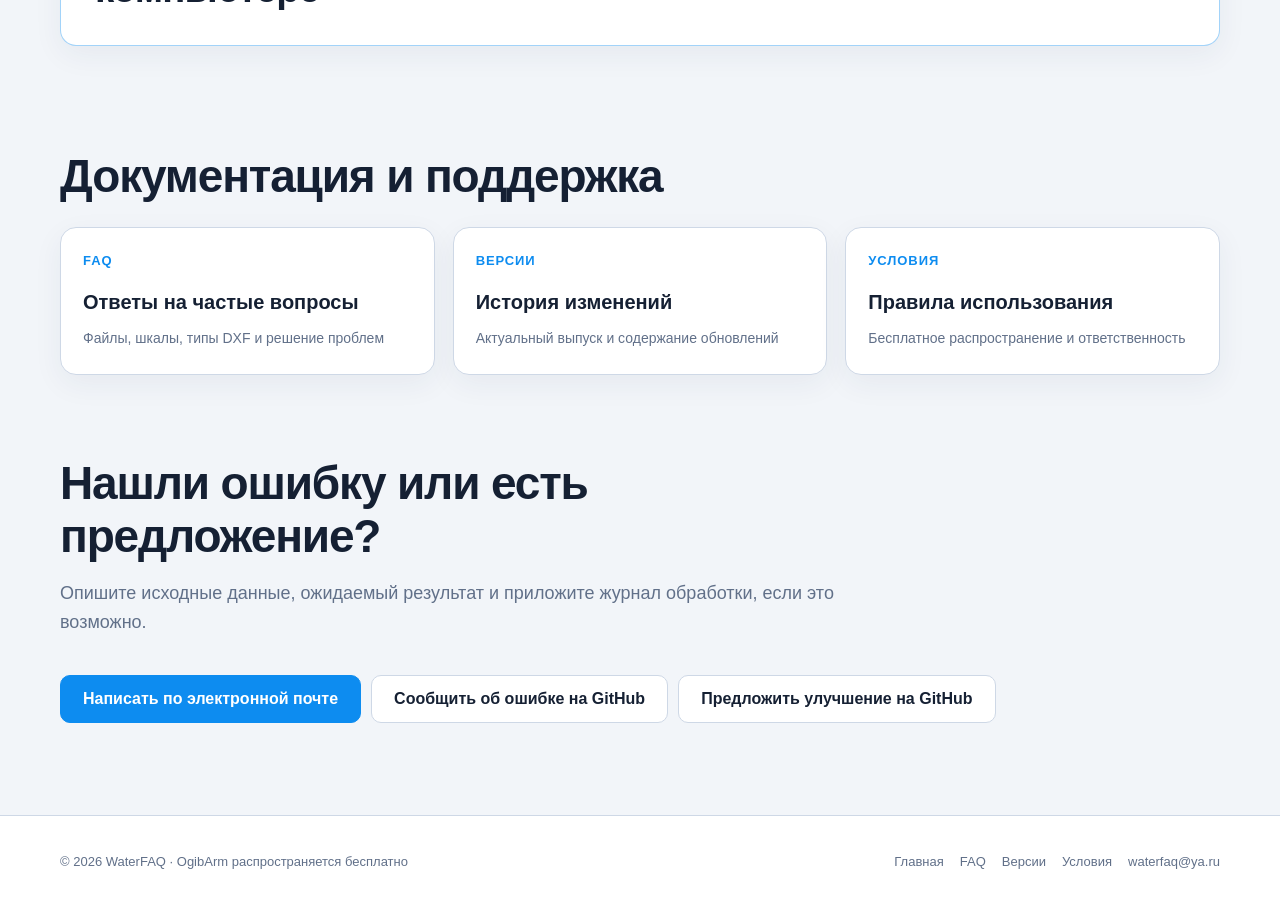
==== commit 0d7eecea: "Обновить версию стилей" ====
--- a/index.html
+++ b/index.html
@@ -14,7 +14,7 @@
   <link rel="icon" type="image/png" href="assets/images/icon.png">
   <link rel="apple-touch-icon" href="assets/images/icon.png">
   <link rel="manifest" href="site.webmanifest">
-  <link rel="stylesheet" href="assets/css/styles.css?v=2">
+  <link rel="stylesheet" href="assets/css/styles.css?v=4">
   <title>OgibArm — огибающие армирования из DXF</title>
 </head>
 <body>
--- a/assets/css/styles.css
+++ b/assets/css/styles.css
@@ -167,7 +167,7 @@
 .carousel-viewport { overflow: hidden; border: 1px solid var(--border); border-radius: var(--radius); background: #000; box-shadow: var(--shadow); }
 .carousel-slide { display: none; margin: 0; }
 .carousel-slide.is-active { display: block; }
-.carousel-slide img { width: 100%; aspect-ratio: 2048 / 989; object-fit: contain; background: #000; }
+.carousel-slide img { width: 100%; height: auto; aspect-ratio: 2048 / 989; object-fit: contain; background: #000; }
 .carousel-slide figcaption { padding: 13px 18px; color: var(--muted); background: var(--panel); text-align: center; }
 .carousel-slide figcaption strong { color: var(--accent); }
 .carousel-arrow { position: absolute; top: calc(50% - 25px); display: grid; width: 46px; height: 46px; padding: 0; place-items: center; border: 1px solid rgba(255,255,255,.34); border-radius: 12px; color: #fff; background: rgba(18,25,35,.78); box-shadow: 0 6px 18px rgba(0,0,0,.25); cursor: pointer; transform: translateY(-50%); transition: background .16s ease, border-color .16s ease; }
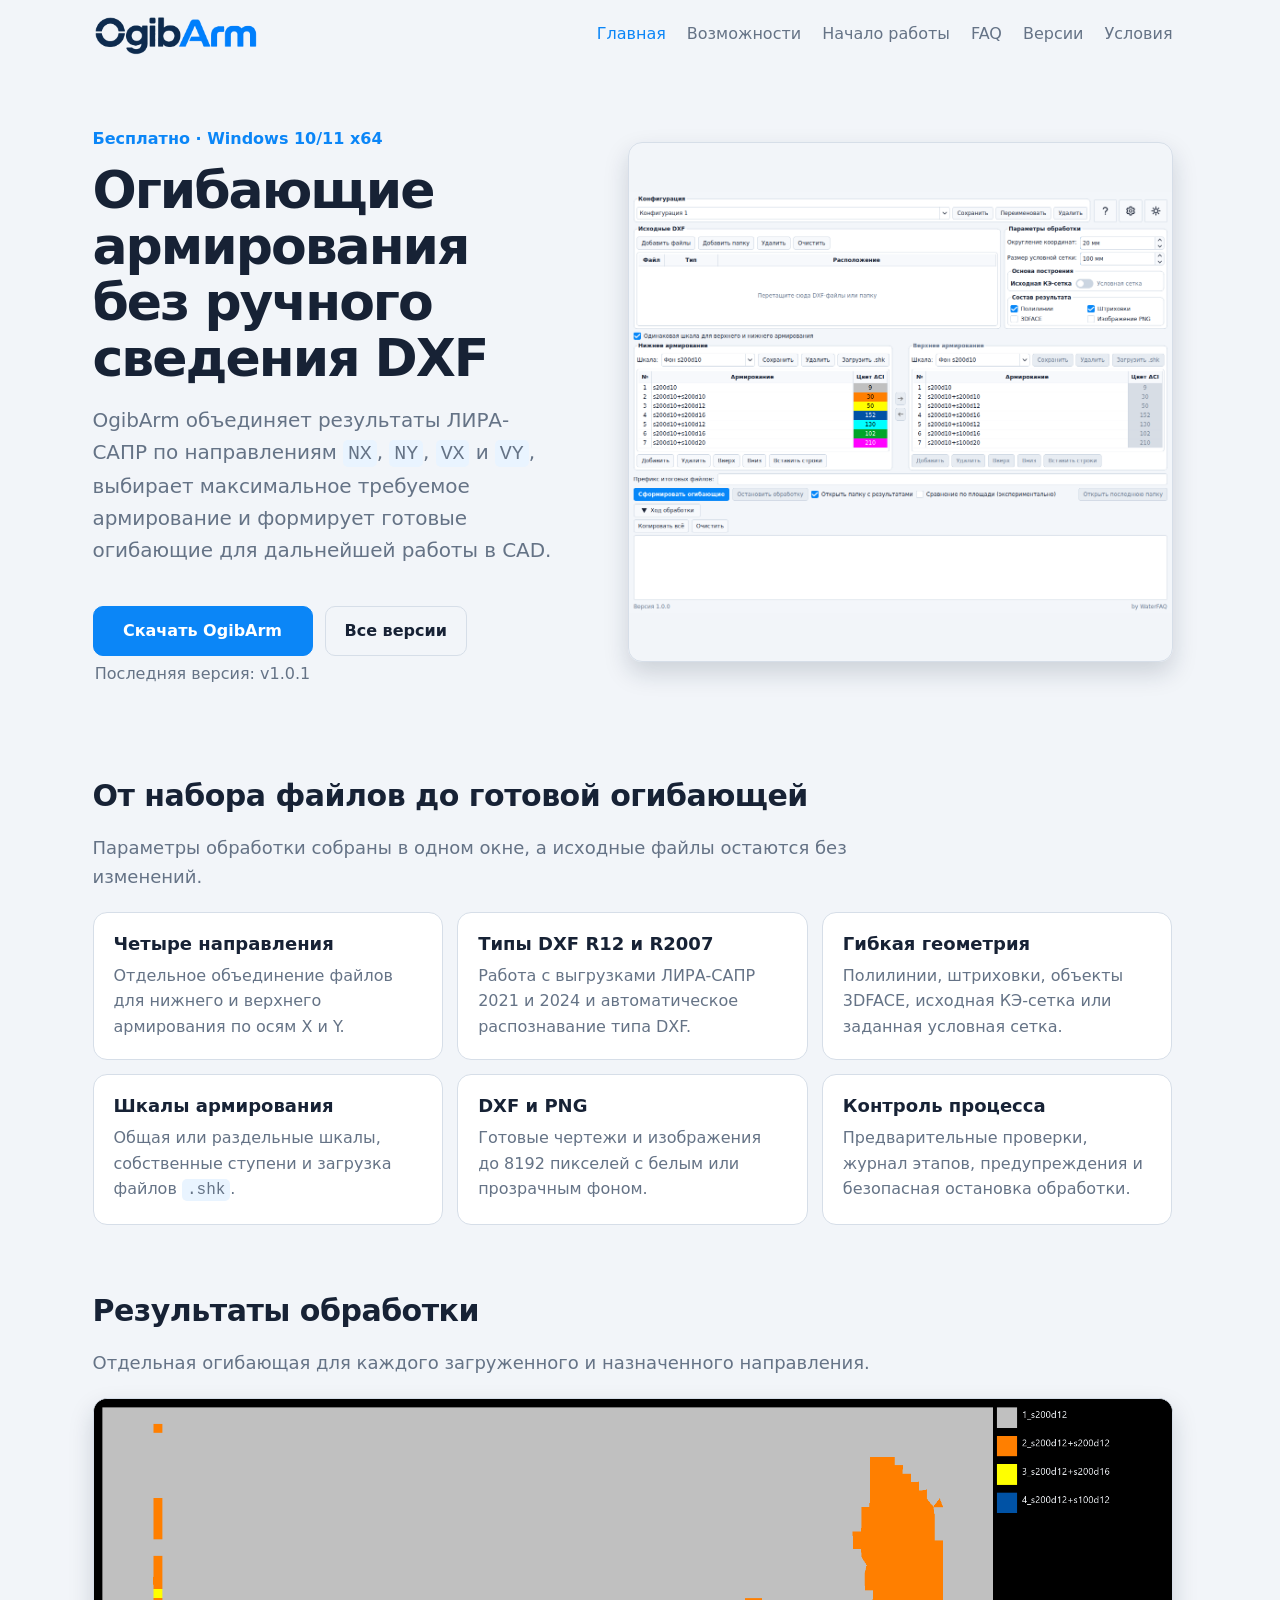
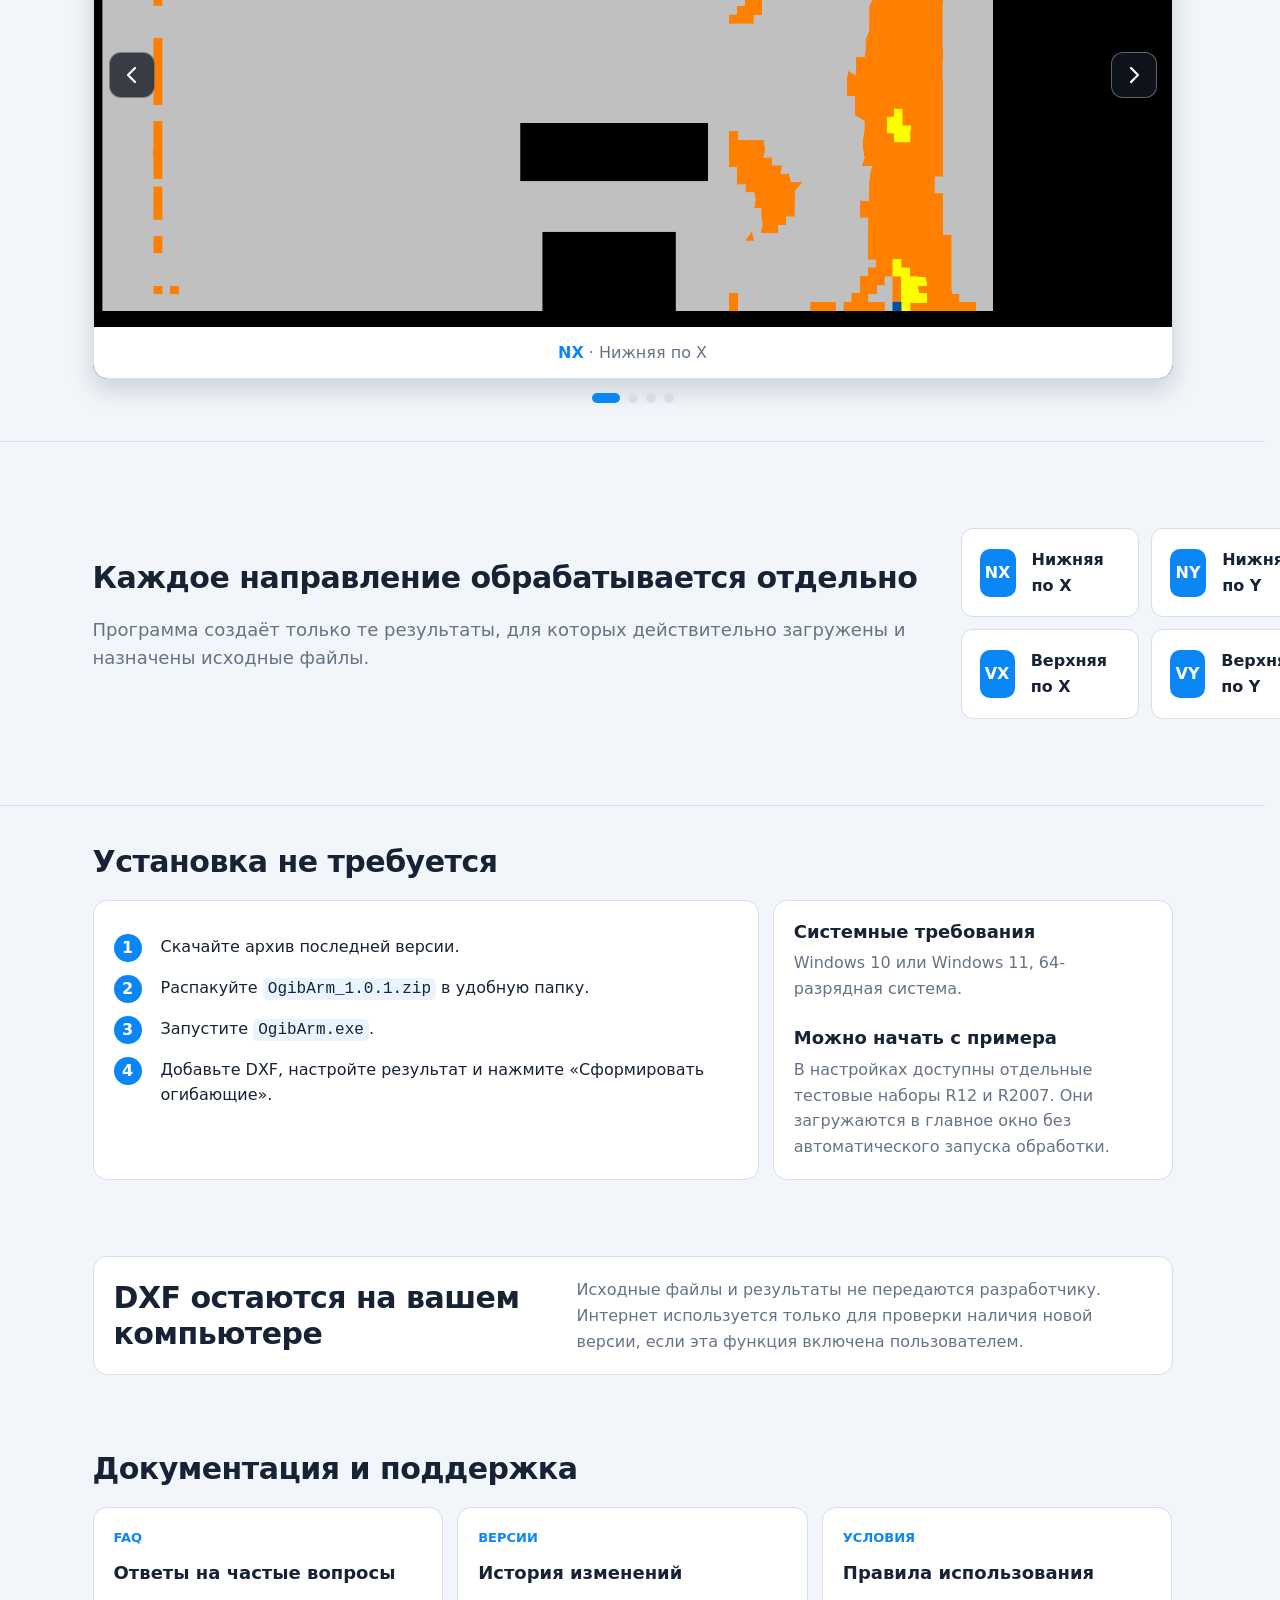
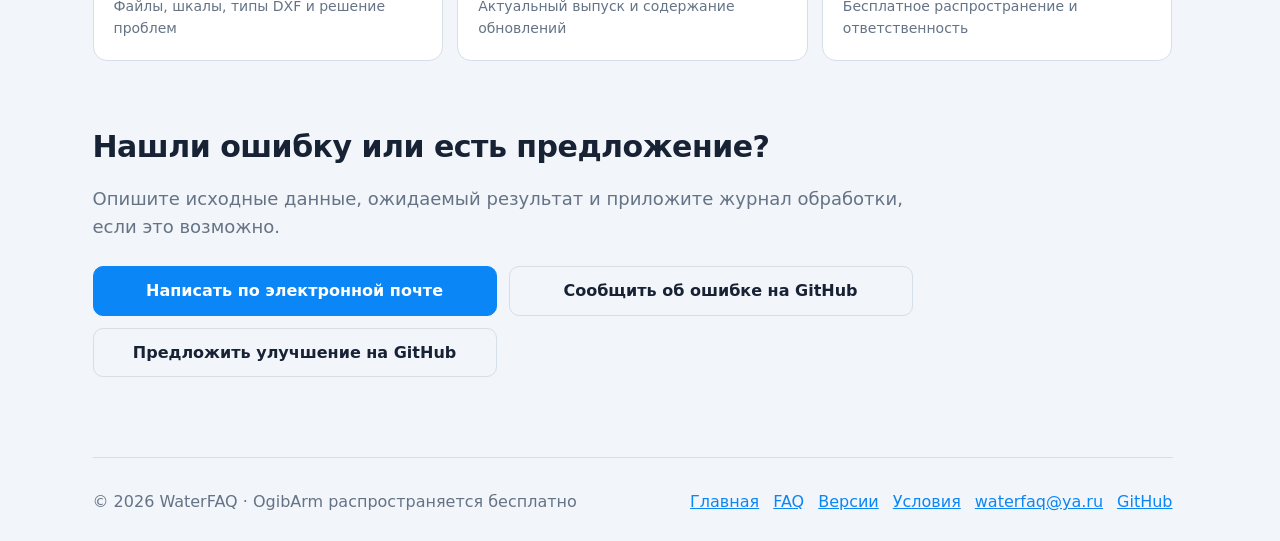
==== commit 84ab0375: "Опубликовать OgibArm 1.0.1 и обновить сайт" ====
--- a/index.html
+++ b/index.html
@@ -14,16 +14,16 @@
   <link rel="icon" type="image/png" href="assets/images/icon.png">
   <link rel="apple-touch-icon" href="assets/images/icon.png">
   <link rel="manifest" href="site.webmanifest">
-  <link rel="stylesheet" href="assets/css/styles.css?v=4">
+  <link rel="stylesheet" href="assets/css/styles.css?v=5">
   <title>OgibArm — огибающие армирования из DXF</title>
 </head>
 <body>
   <header class="site-header">
-    <div class="wrap header-row">
-      <a class="brand" href="index.html" aria-label="OgibArm — главная">
+    <div class="wrap top">
+      <a class="logo" href="index.html" aria-label="OgibArm — главная">
         <picture>
           <source media="(prefers-color-scheme: dark)" srcset="assets/images/logo-dark.png">
-          <img src="assets/images/logo-light.png" alt="OgibArm" width="1876" height="421">
+          <img src="assets/images/logo-light.png" alt="OgibArm" width="2048" height="507">
         </picture>
       </a>
       <button class="menu-toggle" type="button" aria-label="Открыть меню" aria-expanded="false" aria-controls="site-navigation">
@@ -49,11 +49,10 @@
         <p class="lead">OgibArm объединяет результаты ЛИРА-САПР по направлениям <code>NX</code>, <code>NY</code>, <code>VX</code> и <code>VY</code>, выбирает максимальное требуемое армирование и формирует готовые огибающие для дальнейшей работы в CAD.</p>
         <div class="hero-actions">
           <div class="download-group">
-            <a id="download" class="button" href="https://github.com/Water-FAQ/OgibArm/releases/latest/download/OgibArm.zip">Скачать OgibArm</a>
-            <p id="version" class="meta">Последняя версия: v1.0.0</p>
+            <a id="download" class="button" href="https://github.com/Water-FAQ/OgibArm/releases/latest/download/OgibArm_1.0.1.zip">Скачать OgibArm</a>
+            <p id="version" class="meta">Последняя версия: v1.0.1</p>
           </div>
           <a class="button secondary" href="changelog.html">Все версии</a>
-          <a class="button secondary virustotal-button" href="https://www.virustotal.com/gui/file/a32795ac46e9554f7503c37f5a82b432bdbc1def81dd59b7a417a5f26487fc61">VirusTotal</a>
         </div>
       </div>
       <div class="hero-visual">
@@ -124,7 +123,7 @@
       <div class="start-grid">
         <div class="card steps">
           <div class="step"><strong>1</strong><span>Скачайте архив последней версии.</span></div>
-          <div class="step"><strong>2</strong><span>Распакуйте <code>OgibArm.zip</code> в удобную папку.</span></div>
+          <div class="step"><strong>2</strong><span>Распакуйте <code>OgibArm_1.0.1.zip</code> в удобную папку.</span></div>
           <div class="step"><strong>3</strong><span>Запустите <code>OgibArm.exe</code>.</span></div>
           <div class="step"><strong>4</strong><span>Добавьте DXF, настройте результат и нажмите «Сформировать огибающие».</span></div>
         </div>
@@ -170,13 +169,11 @@
     </section>
   </main>
 
-  <footer>
-    <div class="wrap footer-row">
-      <span>© <span data-current-year>2026</span> WaterFAQ · OgibArm распространяется бесплатно</span>
-      <nav aria-label="Навигация в подвале"><a href="index.html">Главная</a><a href="faq.html">FAQ</a><a href="changelog.html">Версии</a><a href="terms.html">Условия</a><a href="mailto:waterfaq@ya.ru">waterfaq@ya.ru</a></nav>
-    </div>
+  <footer class="wrap">
+    <span>© 2026 WaterFAQ · OgibArm распространяется бесплатно</span>
+    <nav aria-label="Навигация в подвале"><a href="index.html">Главная</a><a href="faq.html">FAQ</a><a href="changelog.html">Версии</a><a href="terms.html">Условия</a><a href="mailto:waterfaq@ya.ru">waterfaq@ya.ru</a><a href="https://github.com/Water-FAQ/OgibArm">GitHub</a></nav>
   </footer>
   <button class="back-to-top" type="button" aria-label="Наверх" title="Наверх" aria-hidden="true"><svg viewBox="0 0 24 24" aria-hidden="true"><path d="m5 11 7-7 7 7M12 4v16"/></svg></button>
-  <script src="assets/js/site.js?v=2"></script>
+  <script src="assets/js/site.js?v=3"></script>
 </body>
 </html>
--- a/assets/css/styles.css
+++ b/assets/css/styles.css
@@ -1,403 +1,677 @@
 :root {
-  --header-height: 70px;
   color-scheme: light;
   --bg: #f2f5f9;
   --panel: #ffffff;
-  --panel-soft: #eaf0f7;
-  --field: #f7f9fc;
-  --text: #152033;
-  --muted: #617089;
-  --border: #ced8e6;
-  --accent: #0d8cf0;
-  --accent-hover: #0878d1;
-  --accent-soft: #dceeff;
-  --accent-dark: #143459;
-  --shadow: 0 18px 50px rgba(35, 58, 91, .12);
-  --header-bg: rgba(242, 245, 249, .9);
-  --radius: 16px;
-  font-family: Inter, "Segoe UI", Arial, sans-serif;
-  font-synthesis: none;
+  --field: #f8fafd;
+  --text: #172235;
+  --muted: #657386;
+  --border: #d6dee8;
+  --accent: #0b86f7;
+  --accent-soft: #e9f4ff;
+  --shadow: #14243a18;
+  --shot-shadow: #14243a2b;
+  --warning: #fff4e5;
+  --warning-text: #9a4b00;
+  --header-height: 68px;
 }
 
 * { box-sizing: border-box; }
-html { scroll-behavior: smooth; }
+html {
+  min-height: 100%;
+  background: var(--bg);
+  scroll-behavior: smooth;
+  scrollbar-gutter: stable;
+  -webkit-text-size-adjust: 100%;
+  text-size-adjust: 100%;
+}
 body {
+  min-width: 280px;
+  min-height: 100%;
   margin: 0;
-  min-width: 320px;
+  background: var(--bg);
   color: var(--text);
-  background:
-    radial-gradient(circle at 80% -10%, rgba(13, 140, 240, .1), transparent 32rem),
-    var(--bg);
+  font-family: "Segoe UI", system-ui, -apple-system, sans-serif;
   font-size: 16px;
-  line-height: 1.62;
-}
-
-img { display: block; max-width: 100%; }
-a { color: var(--accent); text-decoration: none; }
-a:hover { text-decoration: underline; }
-button, input { font: inherit; }
+  line-height: 1.6;
+  overflow-x: hidden;
+}
+button, input, select { font: inherit; }
+a { color: var(--accent); }
 code {
-  padding: .12em .38em;
-  border: 1px solid var(--border);
-  border-radius: 6px;
-  background: var(--field);
-  font-family: "Cascadia Mono", Consolas, monospace;
-  font-size: .9em;
-}
-
-.wrap { width: min(1160px, calc(100% - 40px)); margin-inline: auto; }
-.site-header {
-  position: sticky;
-  top: 0;
-  z-index: 20;
-  border-bottom: 1px solid var(--border);
-  background: var(--header-bg);
-  -webkit-backdrop-filter: blur(14px);
-  backdrop-filter: blur(14px);
-}
-.header-row { display: flex; min-height: 70px; align-items: center; gap: 28px; }
-.brand { flex: 0 0 auto; }
-.brand img { width: 166px; height: auto; }
-.nav { display: flex; align-items: center; gap: 7px; margin-left: auto; }
-.nav a {
-  padding: 8px 11px;
-  border-radius: 9px;
-  color: var(--muted);
-  font-size: 14px;
-  font-weight: 650;
-}
-.nav a:hover, .nav a[aria-current="page"] { color: var(--text); background: var(--panel-soft); text-decoration: none; }
+  padding: 2px 5px;
+  border-radius: 5px;
+  background: var(--accent-soft);
+  font-family: Consolas, "SFMono-Regular", monospace;
+  overflow-wrap: anywhere;
+}
+.wrap { width: min(1080px, calc(100% - 36px)); margin-inline: auto; }
+
+.site-header { position: relative; z-index: 40; background: var(--bg); }
+.top {
+  display: flex;
+  align-items: center;
+  justify-content: space-between;
+  gap: 24px;
+  height: var(--header-height);
+  padding: 0;
+}
+.logo { display: flex; flex: 0 0 auto; align-items: center; text-decoration: none; }
+.logo picture, .logo img { display: block; }
+.logo img { width: auto; height: 25px; }
+.nav { display: flex; flex: 1 1 auto; align-items: center; justify-content: flex-end; gap: 21px; }
+.nav a { color: var(--muted); text-decoration: none; }
+.nav a:hover, .nav a[aria-current="page"] { color: var(--accent); }
 .menu-toggle {
   display: none;
+  place-items: center;
   width: 42px;
   height: 42px;
-  margin-left: auto;
-  align-items: center;
-  justify-content: center;
-  border: 1px solid var(--border);
-  border-radius: 10px;
+  padding: 0;
+  border: 1px solid var(--border);
+  border-radius: 11px;
+  background: var(--panel);
   color: var(--text);
-  background: var(--panel);
   cursor: pointer;
 }
-.menu-toggle svg { width: 22px; fill: none; stroke: currentColor; stroke-width: 2; stroke-linecap: round; }
+.menu-toggle svg { width: 22px; height: 22px; }
 .menu-toggle .icon-close { display: none; }
 .menu-toggle[aria-expanded="true"] .icon-menu { display: none; }
 .menu-toggle[aria-expanded="true"] .icon-close { display: block; }
 
-.hero {
+.hero { padding: 70px 0 55px; }
+.hero-content { width: 100%; }
+.eyebrow { color: var(--accent); font-weight: 650; }
+.hero h1 {
+  margin: 10px 0 18px;
+  font-size: clamp(38px, 4.65vw, 52px);
+  line-height: 1.08;
+  letter-spacing: -2px;
+  white-space: nowrap;
+}
+.lead { max-width: 100%; margin-bottom: 0; color: var(--muted); font-size: 20px; letter-spacing: -.1px; }
+
+.calc-demo { margin: 40px 0 0; }
+.calc-demo-desktop {
+  display: flex;
+  align-items: center;
+  gap: 8px;
+  min-height: 64px;
+  padding: 8px 10px 8px 15px;
+  border: 1px solid var(--border);
+  border-radius: 15px;
+  background: var(--panel);
+  box-shadow: 0 11px 25px var(--shot-shadow);
+}
+.demo-logo img { display: block; width: 142px; height: auto; }
+.demo-field {
+  display: flex;
+  flex: 1 1 auto;
+  align-items: center;
+  min-width: 0;
+  height: 44px;
+  padding: 0 14px;
+  border: 1px solid var(--border);
+  border-radius: 10px;
+  background: var(--field);
+  font-family: Consolas, "SFMono-Regular", monospace;
+  font-size: 16px;
+  white-space: nowrap;
+  overflow: hidden;
+}
+.demo-expression { color: var(--text); }
+.demo-result { margin-left: .35em; color: var(--muted); opacity: .86; }
+.demo-result.is-confirmed { color: var(--text); opacity: 1; }
+.demo-caret {
+  width: 1px;
+  height: 19px;
+  margin-left: 1px;
+  background: var(--text);
+  animation: caret-blink .85s steps(1) infinite;
+}
+@keyframes caret-blink { 50% { opacity: 0; } }
+.demo-control {
+  display: grid;
+  flex: 0 0 auto;
+  place-items: center;
+  width: 40px;
+  height: 42px;
+  border-radius: 10px;
+  color: var(--text);
+  font-size: 14px;
+}
+.demo-control.copy svg { width: 20px; height: 20px; }
+.demo-control.pin { background: var(--accent); color: #fff; }
+.demo-control.pin svg { width: 23px; height: 23px; }
+.demo-control.close { width: 42px; }
+.demo-control.close svg { width: 22px; height: 22px; }
+.calc-demo-mobile { display: none; }
+
+.hero-actions {
+  display: flex;
+  flex-wrap: wrap;
+  align-items: flex-start;
+  gap: 12px;
+  margin-top: 40px;
+}
+.download-group { display: grid; justify-items: center; width: 220px; }
+.download-group .meta { width: 100%; margin: 5px 0 0; text-align: center; white-space: nowrap; }
+.actions { display: flex; flex-wrap: wrap; gap: 12px; margin-top: 28px; }
+.feedback-actions {
+  display: grid;
+  grid-template-columns: repeat(2, minmax(0, 1fr));
+  gap: 12px;
+  width: min(100%, 820px);
+  margin-top: 24px;
+}
+.feedback-actions .button { width: 100%; }
+.button {
+  display: inline-flex;
+  align-items: center;
+  justify-content: center;
+  min-height: 46px;
+  padding: 11px 19px;
+  border: 1px solid var(--accent);
+  border-radius: 10px;
+  background: var(--accent);
+  color: #fff;
+  font-weight: 650;
+  text-align: center;
+  text-decoration: none;
+}
+#download { width: 100%; }
+.button:hover { filter: brightness(.96); }
+.button.secondary { border-color: var(--border); background: transparent; color: var(--text); }
+.button.secondary:hover { border-color: var(--accent); }
+
+section { padding: 38px 0; scroll-margin-top: 24px; }
+h1, h2, h3 { line-height: 1.2; }
+h2 { margin: 0 0 20px; font-size: 30px; letter-spacing: -.5px; }
+h3 { margin: 0 0 8px; font-size: 18px; }
+p { margin: 0 0 14px; }
+.grid { display: grid; grid-template-columns: repeat(3, 1fr); gap: 14px; }
+.card {
+  padding: 20px;
+  border: 1px solid var(--border);
+  border-radius: 14px;
+  background: var(--panel);
+}
+.card p:last-child { margin-bottom: 0; }
+.card p, .meta { color: var(--muted); }
+.info { display: grid; grid-template-columns: 1fr 1fr; gap: 14px; }
+.steps { counter-reset: step; }
+.step { display: grid; grid-template-columns: 27px minmax(0, 1fr); align-items: start; gap: 13px; margin: 13px 0; }
+.step::before {
+  counter-increment: step;
+  content: counter(step);
+  display: grid;
+  place-items: center;
+  width: 27px;
+  height: 27px;
+  border-radius: 50%;
+  background: var(--accent);
+  color: #fff;
+  font-weight: 650;
+}
+.page-head { padding: 54px 0 28px; }
+.page-head h1 { margin: 0 0 12px; font-size: clamp(34px, 5vw, 52px); letter-spacing: -1px; }
+.page-head p { max-width: 760px; color: var(--muted); font-size: 18px; }
+.content { max-width: none; }
+.content section { padding: 24px 0; }
+.content ul, .content ol { padding-left: 24px; }
+.content li + li { margin-top: 7px; }
+.notice {
+  margin: 18px 0;
+  padding: 15px 17px;
+  border: 1px solid var(--border);
+  border-radius: 12px;
+  background: var(--panel);
+}
+.warning { background: var(--warning); color: var(--warning-text); }
+.faq-layout, .version-layout {
+  display: grid;
+  grid-template-columns: minmax(280px, 300px) minmax(0, 1fr);
+  align-items: start;
+  gap: 36px;
+}
+.faq-sidebar, .version-sidebar {
+  position: sticky;
+  top: calc(var(--header-height) + 24px);
+  max-height: calc(100vh - var(--header-height) - 48px);
+  overflow-y: auto;
+  scrollbar-width: thin;
+}
+.faq-toc, .version-toc { display: grid; gap: 4px; padding: 0; }
+.faq-toc a, .version-toc a {
+  position: relative;
+  padding: 10px 14px 10px 18px;
+  border-radius: 9px;
+  color: var(--muted);
+  text-decoration: none;
+}
+.faq-toc a::before, .version-toc a::before {
+  content: "";
+  position: absolute;
+  top: 8px;
+  bottom: 8px;
+  left: 0;
+  width: 3px;
+  border-radius: 3px;
+  background: transparent;
+}
+.faq-toc a:hover, .version-toc a:hover { color: var(--accent); background: var(--accent-soft); }
+.faq-toc a.is-active, .version-toc a.is-active { color: var(--accent); background: var(--accent-soft); font-weight: 650; }
+.faq-toc a.is-active::before, .version-toc a.is-active::before { background: var(--accent); }
+.faq-controls { display: grid; gap: 4px; margin-top: 10px; }
+.faq-controls button {
+  width: 100%;
+  padding: 10px 14px 10px 18px;
+  border: 0;
+  border-radius: 9px;
+  background: transparent;
+  color: var(--muted);
+  text-align: left;
+  cursor: pointer;
+}
+.faq-controls button:hover { color: var(--accent); background: var(--accent-soft); }
+.faq-controls button:focus-visible { outline: 2px solid var(--accent); outline-offset: 2px; }
+.mobile-toc { display: none; }
+.mobile-toc-toggle {
+  display: grid;
+  place-items: center;
+  width: 46px;
+  height: 46px;
+  padding: 0;
+  border: 1px solid var(--accent);
+  border-radius: 12px;
+  background: var(--accent);
+  color: #fff;
+  box-shadow: 0 8px 20px var(--shot-shadow);
+  cursor: pointer;
+}
+.mobile-toc-toggle svg { width: 23px; height: 23px; }
+.mobile-toc-toggle .icon-close { display: none; }
+.mobile-toc-toggle[aria-expanded="true"] .icon-list { display: none; }
+.mobile-toc-toggle[aria-expanded="true"] .icon-close { display: block; }
+.mobile-toc-toggle:focus-visible { outline: 2px solid var(--accent); outline-offset: 3px; }
+.mobile-toc-panel {
+  position: absolute;
+  bottom: calc(100% + 10px);
+  left: 0;
+  display: grid;
+  width: min(310px, calc(100vw - 28px));
+  max-height: min(430px, calc(100vh - 120px));
+  gap: 3px;
+  padding: 8px;
+  border: 1px solid var(--border);
+  border-radius: 14px;
+  background: var(--panel);
+  box-shadow: 0 14px 35px var(--shadow);
+  overflow-y: auto;
+  opacity: 0;
+  visibility: hidden;
+  transform: translateY(8px);
+  pointer-events: none;
+  transition: opacity .18s ease, transform .18s ease, visibility .18s ease;
+}
+.mobile-toc-panel.is-open { opacity: 1; visibility: visible; transform: translateY(0); pointer-events: auto; }
+.mobile-toc-panel a {
+  padding: 11px 13px;
+  border-radius: 9px;
+  color: var(--muted);
+  font-weight: 600;
+  text-decoration: none;
+}
+.mobile-toc-panel a:hover, .mobile-toc-panel a.is-active { color: var(--accent); background: var(--accent-soft); }
+.mobile-toc-panel .faq-controls {
+  gap: 3px;
+  margin-top: 5px;
+  padding-top: 6px;
+  border-top: 1px solid var(--border);
+}
+.mobile-toc-panel .faq-controls button { padding: 11px 13px; }
+.faq-groups { min-width: 0; }
+.content .faq-group { padding: 0 0 42px; scroll-margin-top: 28px; }
+.content .faq-group:last-child { padding-bottom: 0; }
+.faq-group h2 { margin-bottom: 16px; }
+.faq-list { display: grid; gap: 10px; }
+.faq-list details { border: 1px solid var(--border); border-radius: 12px; background: var(--panel); overflow: hidden; }
+.faq-list summary {
+  display: grid;
+  grid-template-columns: minmax(0, 1fr) 22px;
+  align-items: center;
+  gap: 14px;
+  padding: 16px 18px;
+  cursor: pointer;
+  font-weight: 650;
+  list-style: none;
+}
+.faq-list summary::-webkit-details-marker { display: none; }
+.faq-list summary::after {
+  content: "";
+  width: 10px;
+  height: 10px;
+  margin: 0 auto 5px;
+  border-right: 2px solid var(--muted);
+  border-bottom: 2px solid var(--muted);
+  transform: rotate(45deg);
+  transition: transform .16s ease, margin .16s ease;
+}
+.faq-list details[open] summary::after { margin: 5px auto 0; transform: rotate(225deg); }
+.faq-answer { padding: 0 18px 17px; color: var(--muted); }
+.faq-answer p:last-child, .faq-answer ul:last-child { margin-bottom: 0; }
+.release { margin: 0 0 16px; padding: 20px; border: 1px solid var(--border); border-radius: 14px; background: var(--panel); }
+.release-list { min-width: 0; }
+.release[data-scroll-section] { scroll-margin-top: 24px; }
+.release-head { display: flex; justify-content: space-between; gap: 16px; align-items: baseline; }
+.release time { color: var(--muted); }
+.link-grid { display: grid; grid-template-columns: repeat(2, 1fr); gap: 14px; }
+.link-grid h3 a { text-decoration: underline; text-underline-offset: 2px; }
+
+footer {
+  display: flex;
+  align-items: center;
+  justify-content: space-between;
+  gap: 18px;
+  flex-wrap: wrap;
+  min-height: 88px;
+  margin-top: 42px;
+  padding: 25px 0;
+  border-top: 1px solid var(--border);
+  color: var(--muted);
+}
+footer nav { display: flex; flex-wrap: wrap; gap: 14px; }
+
+.back-to-top {
+  position: fixed;
+  right: 22px;
+  bottom: 22px;
+  z-index: 30;
+  display: grid;
+  place-items: center;
+  width: 46px;
+  height: 46px;
+  padding: 0;
+  border: 1px solid var(--accent);
+  border-radius: 12px;
+  background: var(--accent);
+  color: #fff;
+  box-shadow: 0 8px 20px var(--shot-shadow);
+  cursor: pointer;
+  opacity: 0;
+  visibility: hidden;
+  transform: translateY(8px);
+  pointer-events: none;
+  transition: opacity .18s ease, transform .18s ease, visibility .18s ease, filter .18s ease;
+}
+.back-to-top svg { display: block; width: 25px; height: 25px; }
+.back-to-top:hover { filter: brightness(.96); }
+.back-to-top:focus-visible { outline: 2px solid var(--accent); outline-offset: 3px; }
+.back-to-top.is-visible { opacity: 1; visibility: visible; transform: translateY(0); pointer-events: auto; }
+
+.not-found { display: grid; place-items: center; min-height: calc(100vh - var(--header-height) - 130px); padding: 60px 0; text-align: center; }
+.not-found-inner { max-width: 620px; }
+.not-found-code { margin-bottom: 8px; color: var(--accent); font-size: clamp(70px, 14vw, 130px); font-weight: 750; line-height: 1; }
+.not-found h1 { margin: 0 0 12px; font-size: clamp(30px, 5vw, 46px); }
+.not-found p { margin-bottom: 26px; color: var(--muted); font-size: 18px; }
+
+@media (max-width: 820px) {
+  :root { --header-height: 62px; }
+  .wrap { width: min(100% - 32px, 680px); }
+  .top { height: var(--header-height); }
+  .logo img { height: 23px; }
+  .menu-toggle { display: grid; }
+  .nav {
+    position: absolute;
+    top: calc(100% - 2px);
+    right: 16px;
+    left: auto;
+    display: grid;
+    width: max-content;
+    max-width: calc(100vw - 32px);
+    gap: 2px;
+    padding: 8px;
+    border: 1px solid var(--border);
+    border-radius: 14px;
+    background: var(--panel);
+    box-shadow: 0 14px 35px var(--shadow);
+    opacity: 0;
+    visibility: hidden;
+    transform: translateY(-6px);
+    pointer-events: none;
+    transition: opacity .16s ease, transform .16s ease, visibility .16s ease;
+  }
+  .nav.is-open { opacity: 1; visibility: visible; transform: translateY(0); pointer-events: auto; }
+  .nav a { padding: 10px 12px; border-radius: 9px; white-space: nowrap; }
+  .nav a:hover, .nav a[aria-current="page"] { background: var(--accent-soft); }
+  .hero { padding: 42px 0 40px; }
+  .hero h1 { white-space: normal; }
+  .grid { grid-template-columns: repeat(2, 1fr); }
+  .faq-layout, .version-layout { grid-template-columns: minmax(205px, 225px) minmax(0, 1fr); gap: 24px; }
+}
+
+@media (min-width: 1680px) {
+  .faq-layout, .version-layout { grid-template-columns: minmax(0, 1fr); gap: 0; }
+  .faq-sidebar, .version-sidebar {
+    grid-area: 1 / 1;
+    width: min(300px, calc((100vw - 1080px) / 2 - 36px));
+    transform: translateX(calc(-100% - 36px));
+  }
+  .faq-groups, .release-list { grid-area: 1 / 1; }
+}
+
+@media (max-width: 560px) {
+  .wrap { width: min(100% - 28px, 480px); }
+  .top { gap: 12px; }
+  .logo img { height: 22px; }
+  .hero { padding: 30px 0 28px; }
+  .eyebrow { font-size: 14px; }
+  .hero h1 {
+    margin: 9px 0 14px;
+    font-size: clamp(30px, 9vw, 36px);
+    line-height: 1.09;
+    letter-spacing: -1.1px;
+  }
+  .lead { font-size: 16.5px; line-height: 1.55; }
+  .calc-demo { margin-top: 28px; }
+  .calc-demo-desktop { display: none; }
+  .calc-demo-mobile {
+    display: block;
+    padding: 14px;
+    border: 1px solid var(--border);
+    border-radius: 14px;
+    background: var(--panel);
+    box-shadow: 0 9px 22px var(--shot-shadow);
+  }
+  .calc-demo-mobile .demo-field { width: 100%; height: 42px; padding: 0 12px; font-size: 14px; }
+  .calc-demo-mobile p { margin: 12px 2px 0; color: var(--muted); font-size: 13.5px; line-height: 1.48; }
+  .hero-actions { display: grid; grid-template-columns: 1fr 1fr; gap: 10px; margin-top: 30px; }
+  .download-group { display: contents; }
+  .download-group .meta { grid-column: 1 / -1; grid-row: 2; margin: -2px 0 0; text-align: center; white-space: normal; }
+  .hero-actions .secondary { grid-column: 2; grid-row: 1; }
+  .virustotal-button { display: none; }
+  .button { min-height: 44px; padding: 9px 13px; font-size: 14px; }
+  section { padding: 28px 0; }
+  h2 { margin-bottom: 16px; font-size: 25px; letter-spacing: -.35px; }
+  h3 { font-size: 17px; }
+  p { margin-bottom: 12px; }
+  .grid, .info, .link-grid { grid-template-columns: 1fr; gap: 11px; }
+  .card { padding: 16px; border-radius: 13px; }
+  .page-head { padding: 34px 0 22px; }
+  .page-head h1 { margin-bottom: 10px; font-size: clamp(30px, 9vw, 38px); line-height: 1.1; letter-spacing: -.8px; }
+  .page-head p { font-size: 16.5px; line-height: 1.52; }
+  .content section { padding: 20px 0; }
+  .content section h2 { font-size: 25px; }
+  .content ul, .content ol { padding-left: 21px; }
+  .content li + li { margin-top: 5px; }
+  .faq-list { gap: 8px; }
+  .faq-layout, .version-layout { display: block; }
+  .faq-sidebar, .version-sidebar { display: none; }
+  .mobile-toc {
+    position: fixed;
+    bottom: calc(14px + env(safe-area-inset-bottom));
+    left: 14px;
+    z-index: 35;
+    display: block;
+  }
+  .content .faq-group { padding-bottom: 34px; }
+  .faq-list summary { padding: 14px 15px; font-size: 16px; }
+  .faq-answer { padding: 0 15px 15px; font-size: 15.5px; line-height: 1.55; }
+  .faq-answer code { padding: 1px 4px; font-size: .94em; }
+  .release { padding: 16px; }
+  .release-head { display: block; }
+  .release-head h2 { margin-bottom: 4px; font-size: 25px; }
+  .release time { display: block; margin-bottom: 12px; }
+  .notice { padding: 14px 15px; }
+  .feedback-actions { display: grid; grid-template-columns: 1fr; gap: 9px; margin-top: 20px; }
+  footer { display: block; min-height: 0; margin-top: 30px; padding: 22px 0 calc(22px + env(safe-area-inset-bottom)); font-size: 14px; }
+  footer nav { display: grid; grid-template-columns: repeat(2, minmax(0, max-content)); gap: 8px 18px; margin-top: 14px; }
+  .back-to-top { right: 14px; bottom: calc(14px + env(safe-area-inset-bottom)); width: 44px; height: 44px; border-radius: 12px; }
+  .back-to-top svg { width: 24px; height: 24px; }
+  .not-found { min-height: calc(100vh - var(--header-height) - 110px); padding: 42px 0; }
+}
+
+@media (max-width: 360px) {
+  .hero-actions { grid-template-columns: 1fr; }
+  .hero-actions .secondary, .download-group .meta { grid-column: 1; }
+  .hero-actions .secondary { grid-row: 2; }
+  .download-group .meta { grid-row: 3; }
+}
+
+@media (prefers-reduced-motion: reduce) {
+  html { scroll-behavior: auto; }
+  .back-to-top, .nav, .mobile-toc-panel, .faq-list summary::after { transition: none; }
+  .demo-caret { animation: none; }
+}
+
+@media (prefers-color-scheme: dark) {
+  :root {
+    color-scheme: dark;
+    --bg: #181b20;
+    --panel: #20242b;
+    --field: #252a32;
+    --text: #f4f6f8;
+    --muted: #aab2be;
+    --border: #3b424d;
+    --accent-soft: #123457;
+    --shadow: #0006;
+    --shot-shadow: #0008;
+    --warning: #3a2b18;
+    --warning-text: #ffd39a;
+  }
+}
+
+/* OgibArm-specific content built on the CalcLine layout and visual system. */
+.logo img { width: 166px; height: auto; }
+.menu-toggle svg,
+.mobile-toc-toggle svg,
+.back-to-top svg {
+  fill: none;
+  stroke: currentColor;
+  stroke-width: 2;
+  stroke-linecap: round;
+  stroke-linejoin: round;
+}
+.hero.wrap {
   display: grid;
   grid-template-columns: minmax(0, .92fr) minmax(420px, 1.08fr);
   align-items: center;
-  gap: clamp(34px, 6vw, 78px);
-  min-height: 0;
+  gap: clamp(34px, 6vw, 72px);
   padding-block: 58px 54px;
 }
-.eyebrow {
-  display: inline-block;
-  color: var(--accent);
-  font-size: 13px;
-  font-weight: 800;
-  letter-spacing: .08em;
-  text-transform: uppercase;
-}
-h1, h2, h3 { margin-top: 0; line-height: 1.15; letter-spacing: -.025em; }
-h1 { margin-bottom: 24px; font-size: clamp(42px, 5.2vw, 68px); }
-h2 { margin-bottom: 16px; font-size: clamp(30px, 3.7vw, 46px); }
-h3 { margin-bottom: 10px; font-size: 20px; }
-p { margin-top: 0; }
-.lead { max-width: 690px; margin-bottom: 30px; color: var(--muted); font-size: 19px; line-height: 1.65; }
-.hero-actions { display: flex; align-items: flex-start; flex-wrap: wrap; gap: 12px; }
-.download-group { display: grid; gap: 5px; }
-.meta { margin: 0; color: var(--muted); font-size: 13px; text-align: center; }
-.button {
-  display: inline-flex;
-  min-height: 46px;
-  align-items: center;
-  justify-content: center;
-  padding: 10px 22px;
-  border: 1px solid var(--accent);
-  border-radius: 10px;
-  color: #fff;
-  background: var(--accent);
-  font-weight: 750;
-  text-decoration: none;
-  transition: transform .16s ease, background .16s ease, border-color .16s ease;
-}
-.button:hover { color: #fff; background: var(--accent-hover); border-color: var(--accent-hover); text-decoration: none; transform: translateY(-1px); }
-.button.secondary { color: var(--text); background: var(--panel); border-color: var(--border); }
-.button.secondary:hover { color: var(--text); background: var(--panel-soft); border-color: var(--accent); }
-.hero-visual { position: relative; }
-.hero-visual::before {
-  content: "";
-  position: absolute;
-  inset: 8% 4% -4% 14%;
-  z-index: -1;
-  border-radius: 40px;
-  background: linear-gradient(145deg, rgba(13, 140, 240, .28), rgba(13, 140, 240, .02));
-  filter: blur(18px);
-}
+.hero h1 { white-space: normal; }
 .hero-visual img {
   width: 100%;
   max-height: 520px;
   object-fit: contain;
   border: 1px solid var(--border);
-  border-radius: 13px;
-  box-shadow: var(--shadow);
-}
-
-.section { padding-block: 52px; }
-.section.slim { padding-block: 24px 52px; }
-.section-heading { max-width: 780px; margin-bottom: 24px; }
+  border-radius: 14px;
+  box-shadow: 0 11px 25px var(--shot-shadow);
+}
+.section-heading { max-width: 820px; margin-bottom: 20px; }
 .section-heading h2 { margin-top: 0; }
 .section-heading p { color: var(--muted); font-size: 18px; }
 .section-heading.compact { margin-bottom: 0; }
-.feature-grid { display: grid; grid-template-columns: repeat(3, 1fr); gap: 18px; }
-.card, .legal-card, .release-card, .privacy-card, .link-card {
-  border: 1px solid var(--border);
-  border-radius: var(--radius);
-  background: var(--panel);
-  box-shadow: 0 9px 30px rgba(35, 58, 91, .06);
-}
-.card { padding: 22px; }
-.card p { margin-bottom: 0; color: var(--muted); }
-
-.result-showcase { padding-top: 34px; }
+.section-heading h2 { white-space: nowrap; }
+.feature-grid { display: grid; grid-template-columns: repeat(3, 1fr); gap: 14px; }
+.result-showcase { padding-top: 30px; }
 .carousel { position: relative; }
-.carousel-viewport { overflow: hidden; border: 1px solid var(--border); border-radius: var(--radius); background: #000; box-shadow: var(--shadow); }
+.carousel-viewport {
+  overflow: hidden;
+  border: 1px solid var(--border);
+  border-radius: 14px;
+  background: #000;
+  box-shadow: 0 11px 25px var(--shot-shadow);
+}
 .carousel-slide { display: none; margin: 0; }
 .carousel-slide.is-active { display: block; }
 .carousel-slide img { width: 100%; height: auto; aspect-ratio: 2048 / 989; object-fit: contain; background: #000; }
 .carousel-slide figcaption { padding: 13px 18px; color: var(--muted); background: var(--panel); text-align: center; }
 .carousel-slide figcaption strong { color: var(--accent); }
-.carousel-arrow { position: absolute; top: calc(50% - 25px); display: grid; width: 46px; height: 46px; padding: 0; place-items: center; border: 1px solid rgba(255,255,255,.34); border-radius: 12px; color: #fff; background: rgba(18,25,35,.78); box-shadow: 0 6px 18px rgba(0,0,0,.25); cursor: pointer; transform: translateY(-50%); transition: background .16s ease, border-color .16s ease; }
+.carousel-arrow {
+  position: absolute;
+  top: calc(50% - 25px);
+  display: grid;
+  place-items: center;
+  width: 46px;
+  height: 46px;
+  padding: 0;
+  border: 1px solid #ffffff57;
+  border-radius: 12px;
+  color: #fff;
+  background: #121923c7;
+  cursor: pointer;
+  transform: translateY(-50%);
+}
 .carousel-arrow:hover { border-color: var(--accent); background: var(--accent); }
 .carousel-arrow.previous { left: 16px; }
 .carousel-arrow.next { right: 16px; }
 .carousel-arrow svg { width: 24px; height: 24px; fill: none; stroke: currentColor; stroke-width: 2.2; stroke-linecap: round; stroke-linejoin: round; }
 .carousel-dots { display: flex; justify-content: center; gap: 8px; margin-top: 14px; }
-.carousel-dots button { width: 10px; height: 10px; padding: 0; border: 0; border-radius: 50%; background: var(--border); cursor: pointer; transition: width .16s ease, border-radius .16s ease, background .16s ease; }
+.carousel-dots button { width: 10px; height: 10px; padding: 0; border: 0; border-radius: 50%; background: var(--border); cursor: pointer; }
 .carousel-dots button.is-active { width: 28px; border-radius: 8px; background: var(--accent); }
-.carousel-dots button:focus-visible, .carousel-arrow:focus-visible { outline: 2px solid var(--accent); outline-offset: 3px; }
-
-.band { border-block: 1px solid var(--border); background: var(--panel-soft); }
+.band { border-block: 1px solid var(--border); }
 .direction-layout { display: grid; grid-template-columns: .88fr 1.12fr; align-items: center; gap: 48px; padding-block: 48px; }
 .direction-grid { display: grid; grid-template-columns: repeat(2, 1fr); gap: 12px; }
 .direction-grid div { display: flex; align-items: center; gap: 16px; padding: 18px; border: 1px solid var(--border); border-radius: 12px; background: var(--panel); }
-.direction-grid strong { display: grid; width: 48px; height: 48px; place-items: center; border-radius: 10px; color: #fff; background: var(--accent); font-size: 17px; }
-.direction-grid span { font-weight: 700; }
-
-.start-grid { display: grid; grid-template-columns: 1.25fr .75fr; gap: 18px; }
-.steps { display: grid; gap: 0; padding: 8px 24px; }
-.step { display: grid; grid-template-columns: 42px 1fr; align-items: center; gap: 15px; padding: 19px 0; border-bottom: 1px solid var(--border); }
-.step:last-child { border-bottom: 0; }
-.step strong { display: grid; width: 34px; height: 34px; place-items: center; border-radius: 50%; color: var(--accent); background: var(--accent-soft); }
+.direction-grid strong { display: grid; place-items: center; width: 48px; height: 48px; border-radius: 10px; color: #fff; background: var(--accent); }
+.direction-grid span { font-weight: 650; }
+.start-grid { display: grid; grid-template-columns: 1.25fr .75fr; gap: 14px; }
+.start-grid .steps { counter-reset: none; }
+.start-grid .step { grid-template-columns: 34px minmax(0, 1fr); }
+.start-grid .step::before { display: none; }
+.start-grid .step strong { display: grid; place-items: center; width: 28px; height: 28px; border-radius: 50%; color: #fff; background: var(--accent); }
 .requirements h3:not(:first-child) { margin-top: 26px; }
-.privacy-card { display: grid; grid-template-columns: .85fr 1.15fr; align-items: center; gap: 38px; padding: 34px; border-color: rgba(13, 140, 240, .38); }
-.privacy-card h2 { margin: 0; font-size: clamp(28px, 3vw, 40px); }
-.privacy-card p { margin: 0; color: var(--muted); font-size: 17px; }
-
-.link-grid { display: grid; grid-template-columns: repeat(3, 1fr); gap: 18px; }
-.link-card { display: grid; min-height: 148px; padding: 22px; color: var(--text); transition: transform .16s ease, border-color .16s ease; }
-.link-card:hover { border-color: var(--accent); text-decoration: none; transform: translateY(-2px); }
-.link-card > span { color: var(--accent); font-size: 13px; font-weight: 800; text-transform: uppercase; letter-spacing: .07em; }
-.link-card strong { margin-top: 12px; font-size: 20px; }
+.privacy-card { display: grid; grid-template-columns: .85fr 1.15fr; align-items: center; gap: 38px; padding: 20px; border: 1px solid var(--border); border-radius: 14px; background: var(--panel); }
+.privacy-card h2, .privacy-card p { margin: 0; }
+.privacy-card p { color: var(--muted); }
+.link-grid { grid-template-columns: repeat(3, 1fr); }
+.link-card { display: grid; min-height: 148px; padding: 20px; border: 1px solid var(--border); border-radius: 14px; color: var(--text); background: var(--panel); text-decoration: none; }
+.link-card:hover { border-color: var(--accent); text-decoration: none; }
+.link-card > span { color: var(--accent); font-size: 13px; font-weight: 650; text-transform: uppercase; }
+.link-card strong { margin-top: 10px; font-size: 18px; }
 .link-card small { margin-top: 7px; color: var(--muted); font-size: 14px; }
-.feedback { display: flex; align-items: flex-start; flex-direction: column; gap: 20px; padding-top: 30px; }
-.feedback-actions { display: flex; width: 100%; flex-wrap: wrap; gap: 10px; }
-
-.inner-page { min-height: calc(100vh - 150px); padding-block: 54px 70px; }
-.page-heading { max-width: 900px; margin-bottom: 28px; }
-.page-heading h1 { margin: 0 0 12px; font-size: clamp(34px, 5vw, 52px); }
-.page-heading p { color: var(--muted); font-size: 18px; }
-.content { min-height: calc(100vh - 150px); }
-.page-head { padding: 48px 0 26px; }
-.page-head h1 { margin: 0 0 12px; font-size: clamp(34px, 5vw, 52px); letter-spacing: -1px; white-space: nowrap; }
-.page-head p { max-width: 800px; margin-bottom: 0; color: var(--muted); font-size: 18px; }
-.faq-layout { display: grid; grid-template-columns: minmax(0, 1fr) minmax(260px, 280px); align-items: start; gap: 36px; }
-.version-layout { display: grid; grid-template-columns: minmax(220px, 250px) minmax(0, 1fr); align-items: start; gap: 36px; }
-.faq-sidebar, .version-sidebar { position: sticky; top: calc(var(--header-height) + 24px); max-height: calc(100vh - var(--header-height) - 48px); overflow-y: auto; scrollbar-width: thin; }
-.faq-sidebar { grid-column: 2; grid-row: 1; }
-.faq-groups { grid-column: 1; grid-row: 1; min-width: 0; }
-.faq-toc, .version-toc { display: grid; gap: 4px; }
-.faq-toc a, .version-toc a { position: relative; padding: 10px 14px 10px 18px; border-radius: 9px; color: var(--muted); text-decoration: none; }
-.faq-toc a::before, .version-toc a::before { content: ""; position: absolute; top: 8px; bottom: 8px; left: 0; width: 3px; border-radius: 3px; background: transparent; }
-.faq-toc a:hover, .version-toc a:hover, .faq-toc a.is-active, .version-toc a.is-active { color: var(--accent); background: var(--accent-soft); text-decoration: none; }
-.faq-toc a.is-active, .version-toc a.is-active { font-weight: 650; }
-.faq-toc a.is-active::before, .version-toc a.is-active::before { background: var(--accent); }
-.faq-controls { display: grid; gap: 4px; margin-top: 10px; }
-.faq-controls button { width: 100%; padding: 10px 14px 10px 18px; border: 0; border-radius: 9px; color: var(--muted); background: transparent; text-align: left; cursor: pointer; }
-.faq-controls button:hover { color: var(--accent); background: var(--accent-soft); }
-.faq-controls button:focus-visible { outline: 2px solid var(--accent); outline-offset: 2px; }
-.mobile-toc { display: none; }
-.mobile-toc-toggle { display: grid; width: 46px; height: 46px; padding: 0; place-items: center; border: 1px solid var(--accent); border-radius: 12px; color: #fff; background: var(--accent); box-shadow: 0 8px 20px rgba(0,0,0,.28); cursor: pointer; }
-.mobile-toc-toggle svg { width: 23px; height: 23px; fill: none; stroke: currentColor; stroke-width: 2; stroke-linecap: round; }
-.mobile-toc-toggle .icon-close { display: none; }
-.mobile-toc-toggle[aria-expanded="true"] .icon-list { display: none; }
-.mobile-toc-toggle[aria-expanded="true"] .icon-close { display: block; }
-.mobile-toc-panel { position: absolute; right: 0; bottom: calc(100% + 10px); display: grid; width: min(310px, calc(100vw - 28px)); max-height: min(430px, calc(100vh - 120px)); gap: 3px; padding: 8px; overflow-y: auto; border: 1px solid var(--border); border-radius: 14px; background: var(--panel); box-shadow: var(--shadow); opacity: 0; visibility: hidden; transform: translateY(8px); pointer-events: none; transition: opacity .18s ease, transform .18s ease, visibility .18s ease; }
-.mobile-toc-panel.is-open { opacity: 1; visibility: visible; transform: none; pointer-events: auto; }
-.mobile-toc-panel a { padding: 11px 13px; border-radius: 9px; color: var(--muted); font-weight: 600; text-decoration: none; }
-.mobile-toc-panel a:hover, .mobile-toc-panel a.is-active { color: var(--accent); background: var(--accent-soft); }
-.mobile-toc-panel .faq-controls { margin-top: 5px; padding-top: 6px; border-top: 1px solid var(--border); }
-.content .faq-group { padding: 0 0 38px; scroll-margin-top: 28px; }
-.content .faq-group:last-of-type { padding-bottom: 0; }
-.faq-group h2 { margin-bottom: 16px; }
-.faq-list { display: grid; gap: 10px; }
-.faq-list details { overflow: hidden; border: 1px solid var(--border); border-radius: 12px; background: var(--panel); }
-.faq-list summary { display: grid; grid-template-columns: minmax(0, 1fr) 22px; align-items: center; gap: 14px; padding: 16px 18px; font-weight: 650; cursor: pointer; list-style: none; }
-.faq-list summary::-webkit-details-marker { display: none; }
-.faq-list summary::after { content: ""; width: 10px; height: 10px; margin: 0 auto 5px; border-right: 2px solid var(--muted); border-bottom: 2px solid var(--muted); transform: rotate(45deg); transition: transform .16s ease, margin .16s ease; }
-.faq-list details[open] summary::after { margin: 5px auto 0; transform: rotate(225deg); }
-.faq-answer { padding: 0 18px 17px; color: var(--muted); }
-.faq-answer p:last-child, .faq-answer ul:last-child { margin-bottom: 0; }
-.page-actions, .release-actions { display: flex; flex-wrap: wrap; gap: 10px; margin-top: 28px; }
-
-.release { margin: 0 0 16px; padding: 24px; border: 1px solid var(--border); border-radius: 14px; background: var(--panel); }
-.release-list { min-width: 0; }
-.release[data-scroll-section] { scroll-margin-top: 24px; }
-.release-head { display: flex; justify-content: space-between; align-items: baseline; gap: 16px; }
-.release-head h2 { margin-bottom: 8px; }
-.release-head time { color: var(--muted); }
-.release ul { padding-left: 23px; color: var(--muted); }
-.release li + li { margin-top: 7px; }
-.release-card { padding: 30px; }
-.release-card.current { border-color: rgba(13, 140, 240, .5); }
-.release-title { display: flex; align-items: flex-start; justify-content: space-between; gap: 20px; margin-bottom: 22px; }
-.release-title h2 { margin: 7px 0 0; font-size: 34px; }
-.release-title time { color: var(--muted); font-size: 14px; }
-.release-badge { display: inline-block; padding: 4px 8px; border-radius: 7px; color: var(--accent); background: var(--accent-soft); font-size: 12px; font-weight: 800; }
-.release-card ul { margin: 0; padding-left: 23px; color: var(--muted); }
-.release-card li + li { margin-top: 8px; }
-.archive-note { margin-top: 18px; }
-.archive-note h2 { font-size: 25px; }
-.text-link { font-weight: 750; }
-
-.legal-page { max-width: 940px; }
-.legal-card { padding: 28px; margin-bottom: 14px; }
-.legal-card h2 { font-size: 25px; }
-.legal-card p:last-child { margin-bottom: 0; }
-.legal-card p { color: var(--muted); }
-
-footer { margin-top: 40px; border-top: 1px solid var(--border); color: var(--muted); background: var(--panel); }
-.footer-row { display: flex; min-height: 90px; align-items: center; justify-content: space-between; gap: 24px; font-size: 13px; }
-.footer-row nav { display: flex; flex-wrap: wrap; justify-content: flex-end; gap: 16px; }
-.footer-row a { color: var(--muted); }
-.back-to-top {
-  position: fixed;
-  right: 22px;
-  bottom: 22px;
-  display: grid;
-  width: 46px;
-  height: 46px;
-  place-items: center;
-  z-index: 30;
-  border: 1px solid var(--accent);
-  border-radius: 12px;
-  color: #fff;
-  background: var(--accent);
-  box-shadow: var(--shadow);
-  cursor: pointer;
-  opacity: 0;
-  visibility: hidden;
-  pointer-events: none;
-  transform: translateY(8px);
-  transition: opacity .18s ease, transform .18s ease;
-}
-.back-to-top.is-visible { opacity: 1; visibility: visible; pointer-events: auto; transform: none; }
-.back-to-top svg { width: 22px; fill: none; stroke: currentColor; stroke-width: 2.2; stroke-linecap: round; stroke-linejoin: round; }
-
-.not-found-page { display: grid; min-height: 100vh; place-items: center; padding: 20px; }
-.not-found { width: min(520px, 100%); padding: 42px; text-align: center; }
-.not-found img { width: 82px; margin: 0 auto 18px; }
-.not-found .error-code { display: block; color: var(--accent); font-size: 14px; font-weight: 850; letter-spacing: .12em; }
-.not-found h1 { margin: 6px 0 12px; font-size: 42px; }
-.not-found p { color: var(--muted); }
-
-@media (max-width: 940px) {
-  .hero { grid-template-columns: 1fr; min-height: 0; padding-block: 64px; }
-  .hero-copy { max-width: 760px; }
-  .hero-visual { max-width: 720px; }
-  .hero-visual img { max-height: none; }
+.feedback { padding-top: 30px; }
+.page-actions { display: flex; flex-wrap: wrap; gap: 12px; margin-top: 28px; }
+.content > .card { margin-bottom: 14px; }
+
+@media (max-width: 820px) {
+  .logo img { width: 150px; }
+  .hero.wrap { grid-template-columns: 1fr; padding-block: 42px 40px; }
+  .hero-visual { max-width: 680px; }
   .feature-grid { grid-template-columns: repeat(2, 1fr); }
-  .direction-layout { grid-template-columns: 1fr; gap: 30px; }
-  .feedback { align-items: flex-start; flex-direction: column; }
-  .faq-layout { grid-template-columns: minmax(0, 1fr) minmax(220px, 240px); gap: 24px; }
-  .version-layout { grid-template-columns: minmax(190px, 210px) minmax(0, 1fr); gap: 24px; }
-}
-
-@media (max-width: 860px) {
-  .menu-toggle { display: inline-flex; }
-  .nav {
-    position: absolute;
-    top: calc(100% + 1px);
-    right: 20px;
-    display: none;
-    width: min(320px, calc(100vw - 40px));
-    padding: 8px;
-    border: 1px solid var(--border);
-    border-radius: 12px;
-    background: var(--panel);
-    box-shadow: var(--shadow);
-  }
-  .nav.is-open { display: grid; }
-  .nav a { padding: 11px 12px; }
-}
-
-@media (max-width: 680px) {
-  .wrap { width: min(100% - 28px, 1160px); }
-  body { font-size: 15px; }
-  .header-row { min-height: 62px; }
-  .brand img { width: 138px; }
-  .hero { gap: 38px; padding-block: 52px 62px; }
-  h1 { font-size: clamp(38px, 12vw, 52px); }
-  .lead { font-size: 17px; }
-  .hero-actions, .feedback-actions, .page-actions, .release-actions { display: grid; width: 100%; }
-  .hero-actions .button, .feedback-actions .button, .page-actions .button, .release-actions .button { width: 100%; }
-  .virustotal-button { display: none; }
-  .section { padding-block: 38px; }
+  .direction-layout { grid-template-columns: 1fr; gap: 28px; }
+}
+
+@media (max-width: 560px) {
+  .logo img { width: 138px; }
+  .hero.wrap { gap: 34px; padding-block: 30px 28px; }
+  .section-heading h2 { white-space: normal; }
+  .section-heading p { font-size: 16.5px; }
   .feature-grid, .direction-grid, .start-grid, .link-grid, .privacy-card { grid-template-columns: 1fr; }
-  .direction-layout { padding-block: 38px; }
-  .privacy-card { gap: 20px; padding: 25px; }
-  .carousel-arrow { top: calc(50% - 22px); width: 40px; height: 40px; border-radius: 10px; }
+  .direction-layout { padding-block: 34px; }
+  .privacy-card { gap: 16px; padding: 16px; }
+  .carousel-arrow { width: 40px; height: 40px; }
   .carousel-arrow.previous { left: 9px; }
   .carousel-arrow.next { right: 9px; }
-  .release-title { flex-direction: column; }
-  .release-card, .legal-card { padding: 22px; }
-  .footer-row { align-items: flex-start; flex-direction: column; padding-block: 25px; }
-  .footer-row nav { justify-content: flex-start; }
-  .page-head { padding: 34px 0 22px; }
-  .page-head h1 { white-space: normal; font-size: clamp(30px, 9vw, 38px); }
-  .faq-layout, .version-layout { display: block; }
-  .faq-sidebar, .version-sidebar { display: none; }
-  .mobile-toc { position: fixed; right: 14px; bottom: calc(14px + env(safe-area-inset-bottom)); z-index: 35; display: block; }
-  .content .faq-group { padding-bottom: 32px; }
-  .release-head { display: block; }
-  .release-head time { display: block; margin-bottom: 12px; }
-  .back-to-top { right: auto; left: 14px; bottom: calc(14px + env(safe-area-inset-bottom)); }
-}
-
-@media (prefers-reduced-motion: reduce) {
-  html { scroll-behavior: auto; }
-  *, *::before, *::after { transition-duration: .001ms !important; }
-}
-
-@media (prefers-color-scheme: dark) {
-  :root {
-    color-scheme: dark;
-    --bg: #181b20;
-    --panel: #20242b;
-    --panel-soft: #1c2026;
-    --field: #252a32;
-    --text: #f4f6f8;
-    --muted: #aab2be;
-    --border: #3b424d;
-    --accent: #1597ff;
-    --accent-hover: #36a6ff;
-    --accent-soft: #123457;
-    --shadow: 0 18px 50px rgba(0, 0, 0, .35);
-    --header-bg: rgba(24, 27, 32, .9);
-  }
-  body { background: radial-gradient(circle at 80% -10%, rgba(21, 151, 255, .11), transparent 32rem), var(--bg); }
-  .hero-visual::before { opacity: .72; }
-}
+  .page-actions { display: grid; }
+}
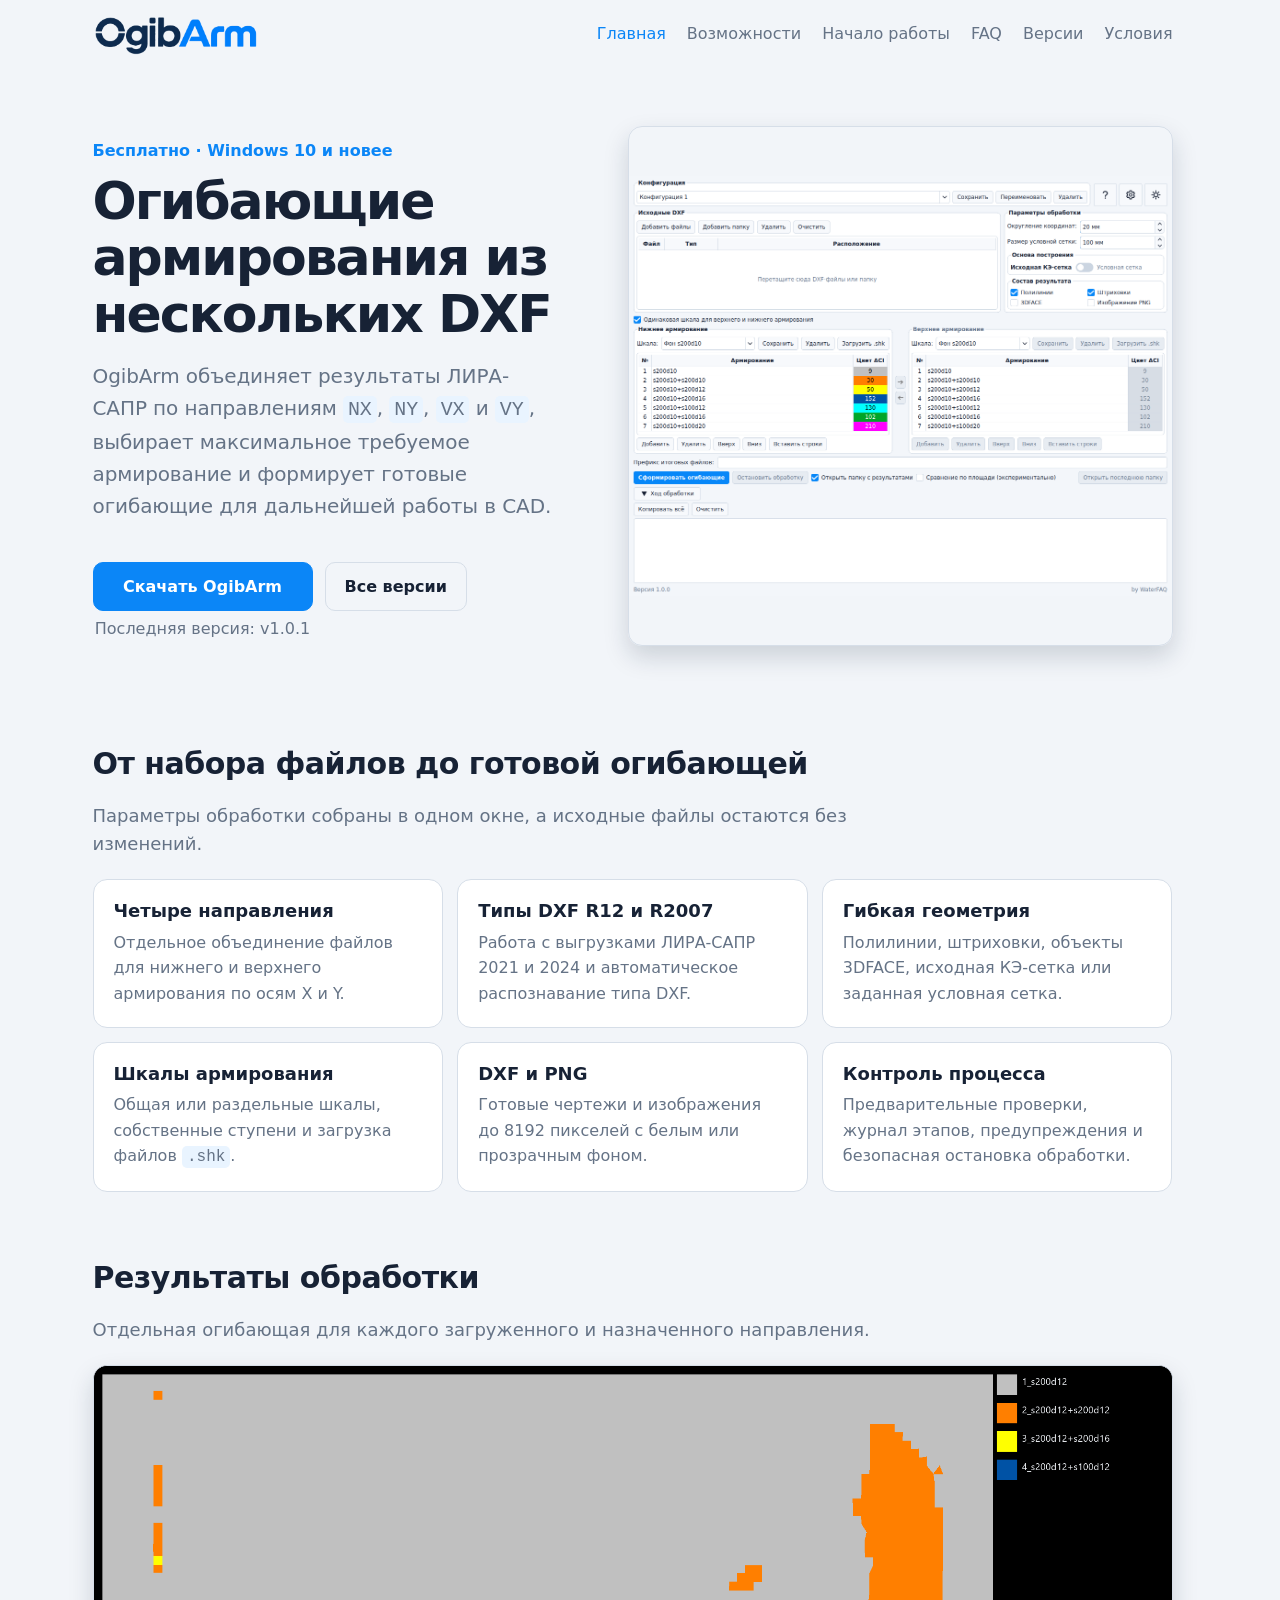
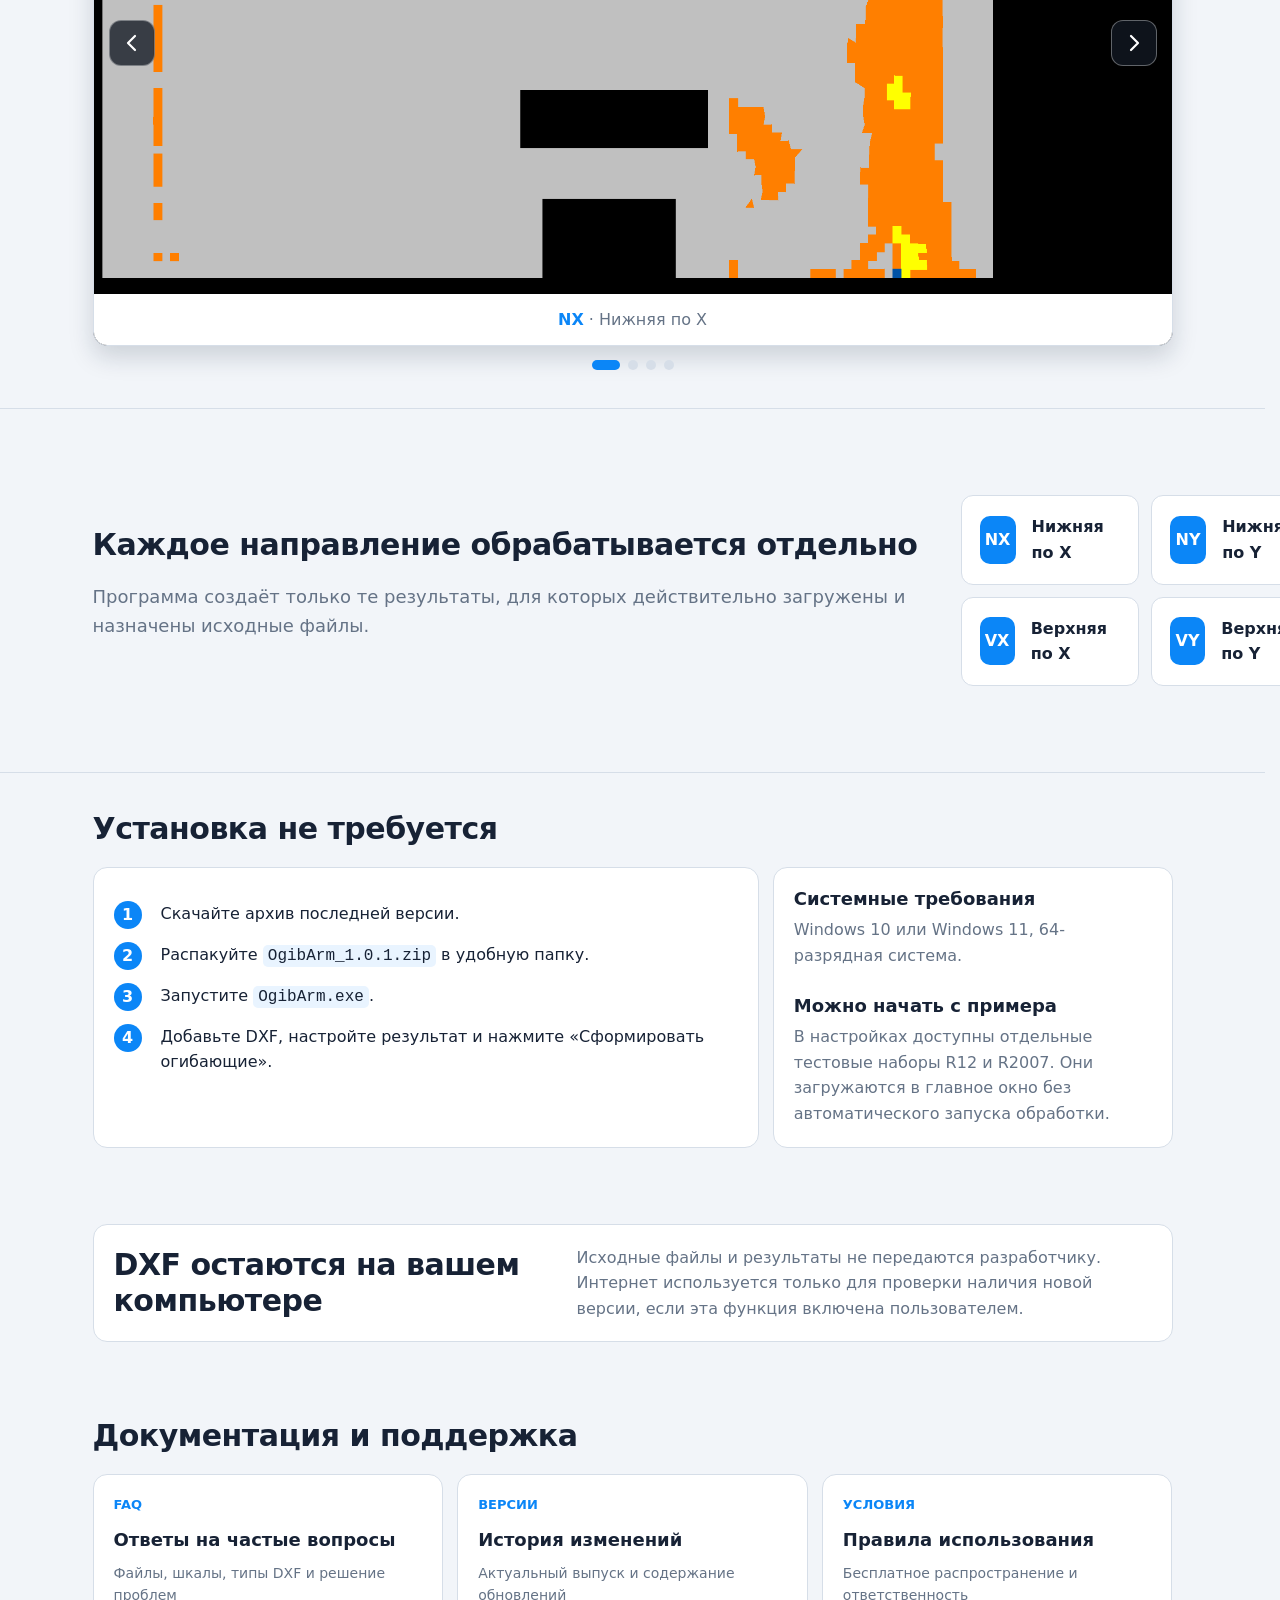
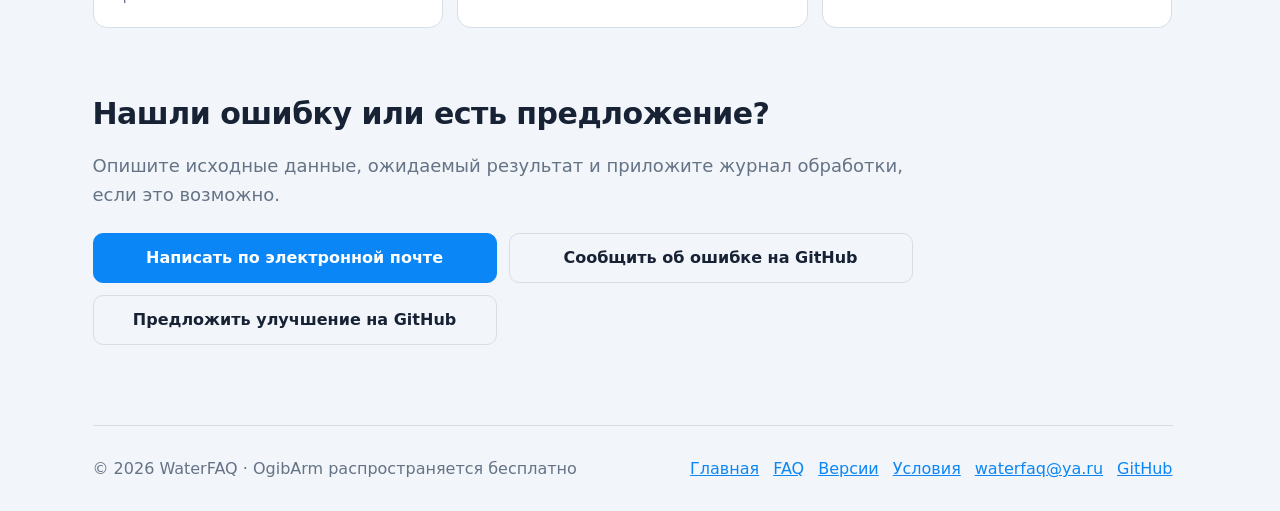
==== commit 6816571a: "Уточнить тексты и отступы страниц сайта" ====
--- a/index.html
+++ b/index.html
@@ -44,8 +44,8 @@
   <main>
     <section class="hero wrap">
       <div class="hero-copy">
-        <div class="eyebrow">Бесплатно · Windows 10/11 x64</div>
-        <h1>Огибающие армирования без ручного сведения DXF</h1>
+        <div class="eyebrow">Бесплатно · Windows 10 и новее</div>
+        <h1>Огибающие армирования из нескольких DXF</h1>
         <p class="lead">OgibArm объединяет результаты ЛИРА-САПР по направлениям <code>NX</code>, <code>NY</code>, <code>VX</code> и <code>VY</code>, выбирает максимальное требуемое армирование и формирует готовые огибающие для дальнейшей работы в CAD.</p>
         <div class="hero-actions">
           <div class="download-group">
--- a/assets/css/styles.css
+++ b/assets/css/styles.css
@@ -653,6 +653,8 @@
 .feedback { padding-top: 30px; }
 .page-actions { display: flex; flex-wrap: wrap; gap: 12px; margin-top: 28px; }
 .content > .card { margin-bottom: 14px; }
+.content > section.card { padding: 28px; }
+.content > section.card h2 { margin-bottom: 18px; }
 
 @media (max-width: 820px) {
   .logo img { width: 150px; }
@@ -674,4 +676,6 @@
   .carousel-arrow.previous { left: 9px; }
   .carousel-arrow.next { right: 9px; }
   .page-actions { display: grid; }
-}
+  .content > section.card { padding: 20px; }
+  .content > section.card h2 { margin-bottom: 16px; }
+}
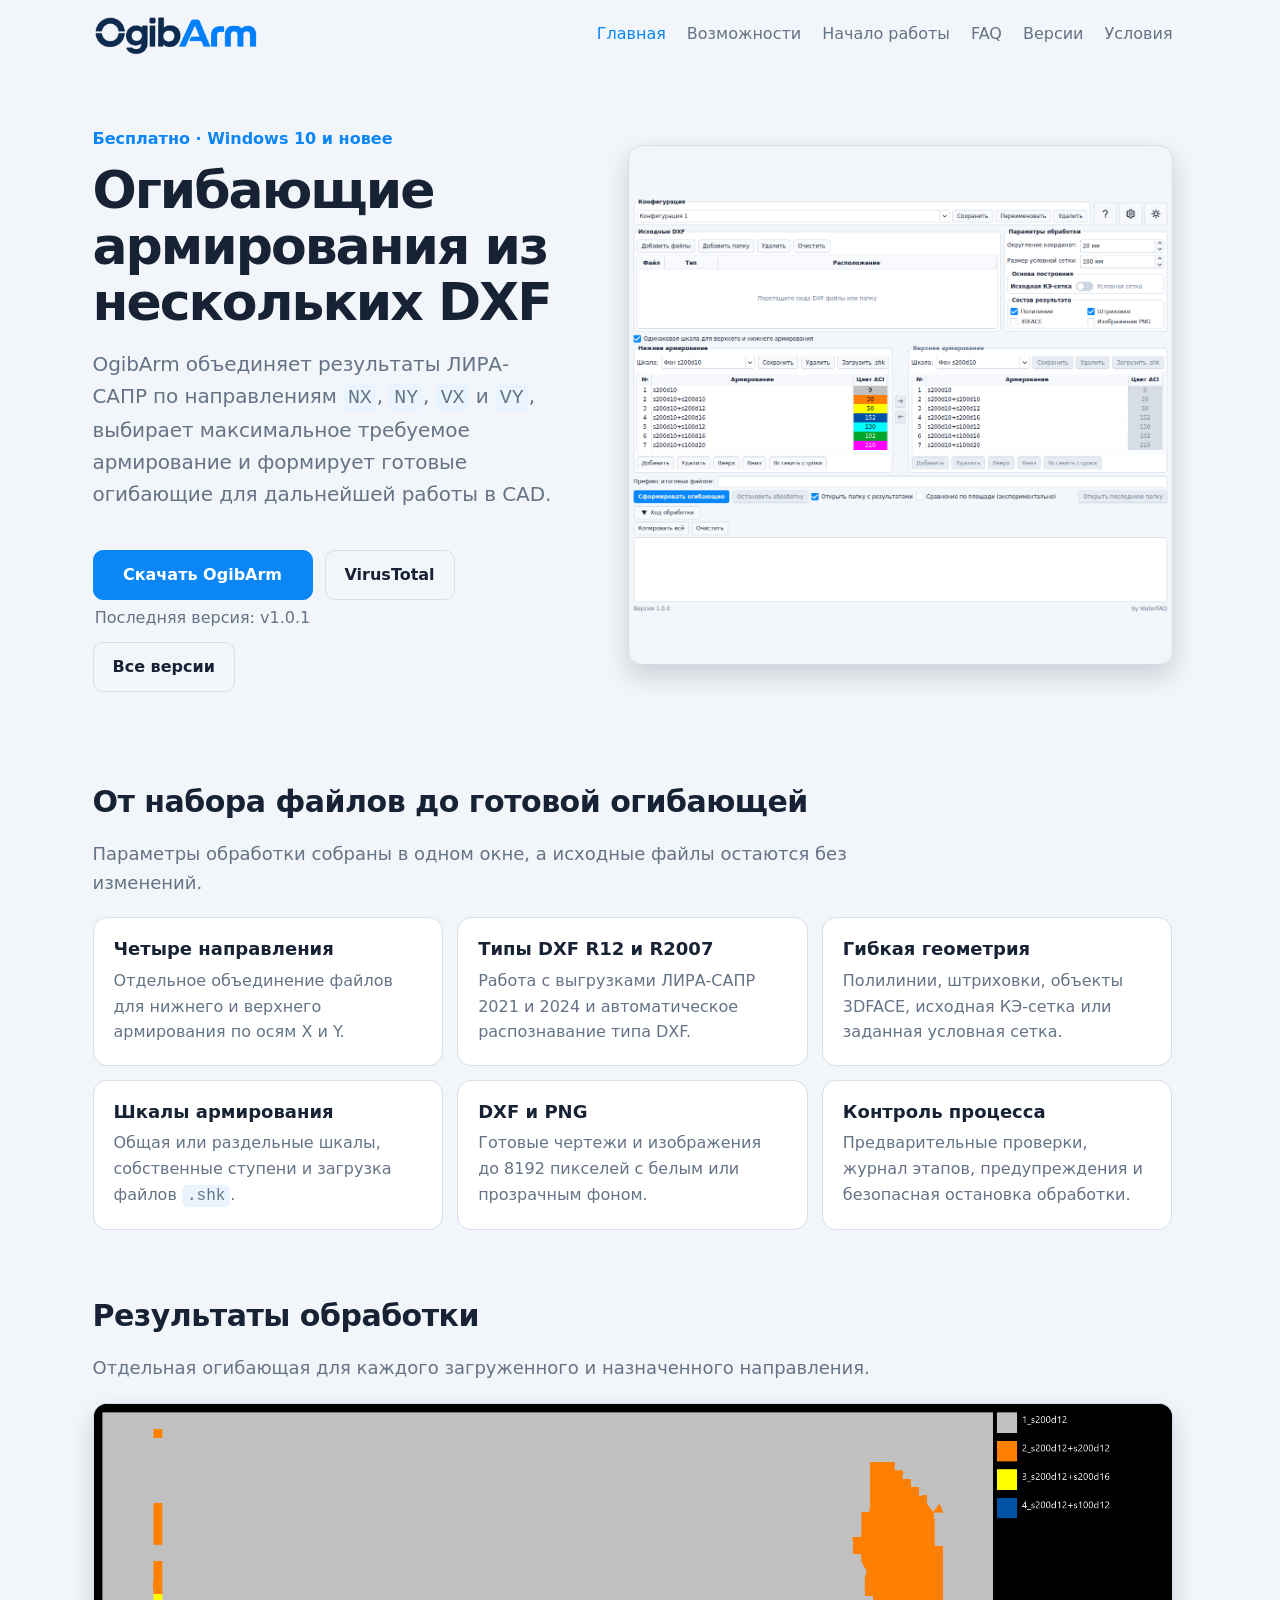
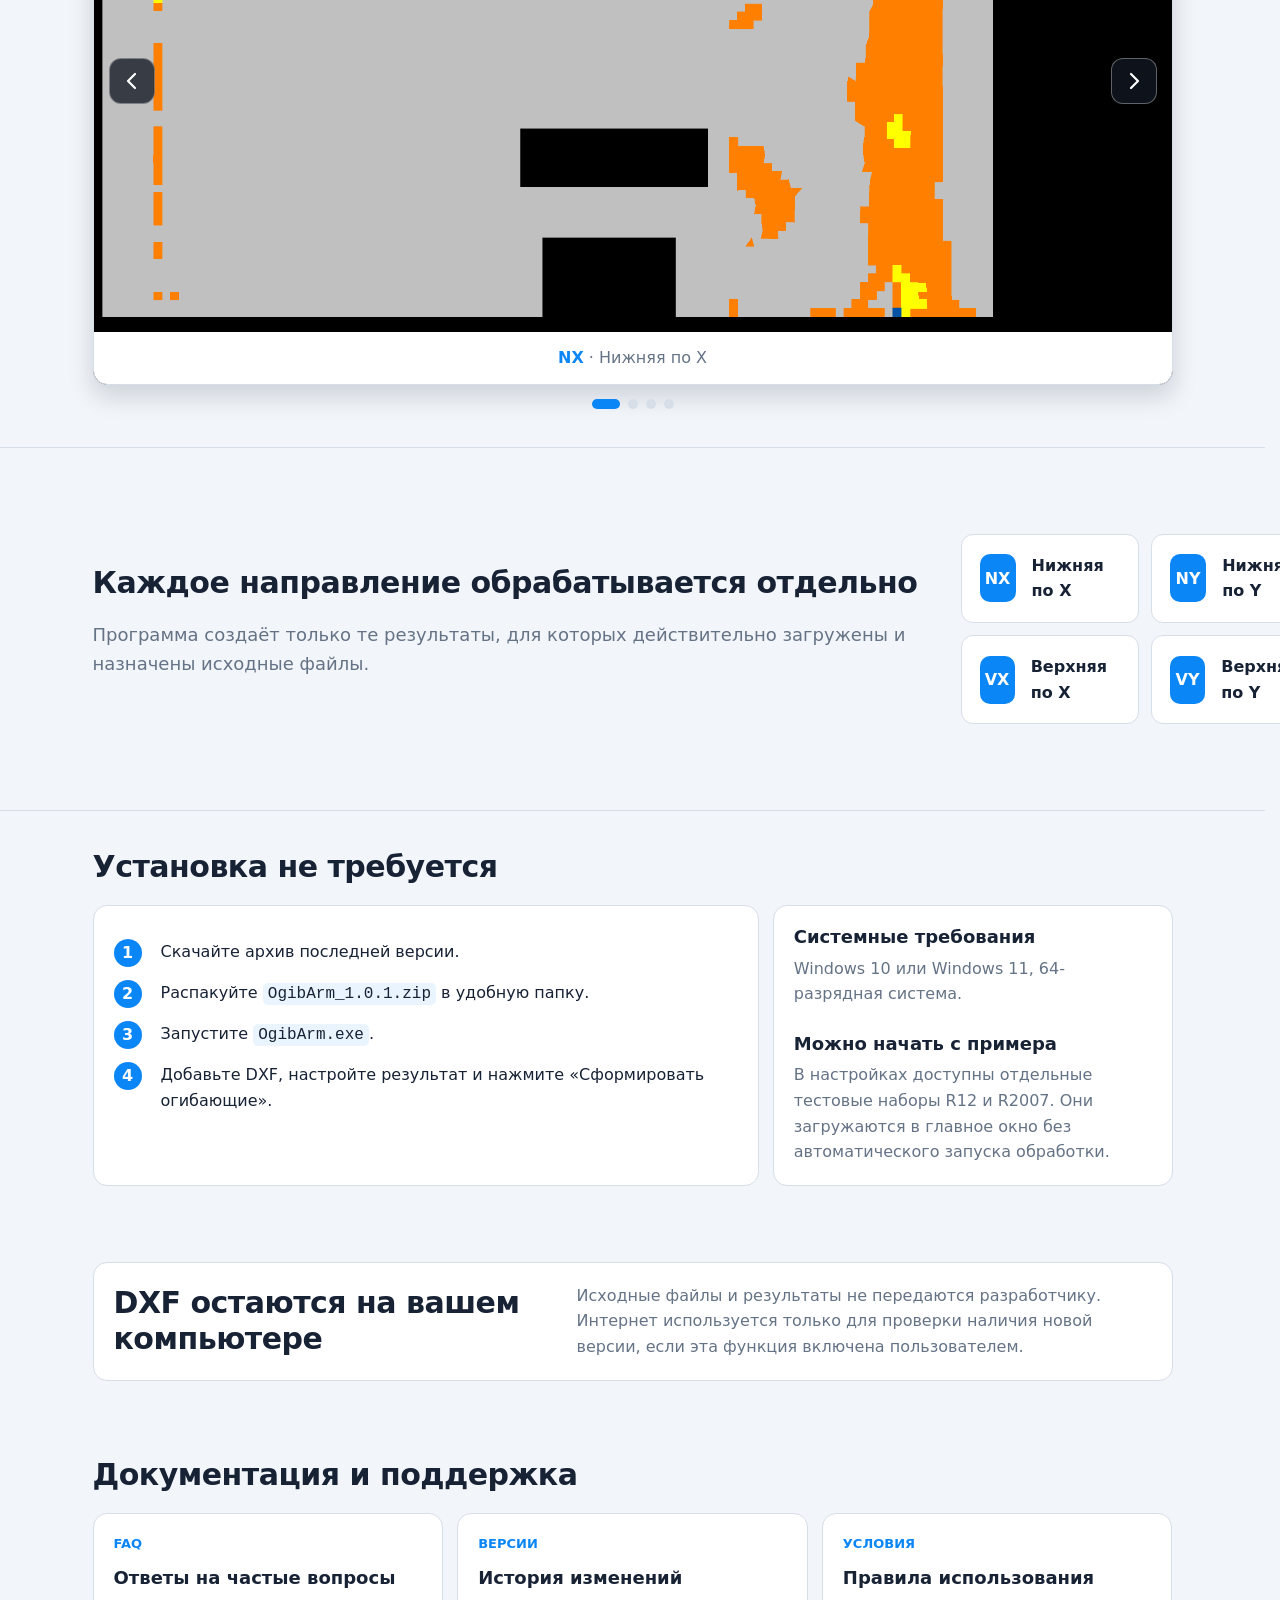
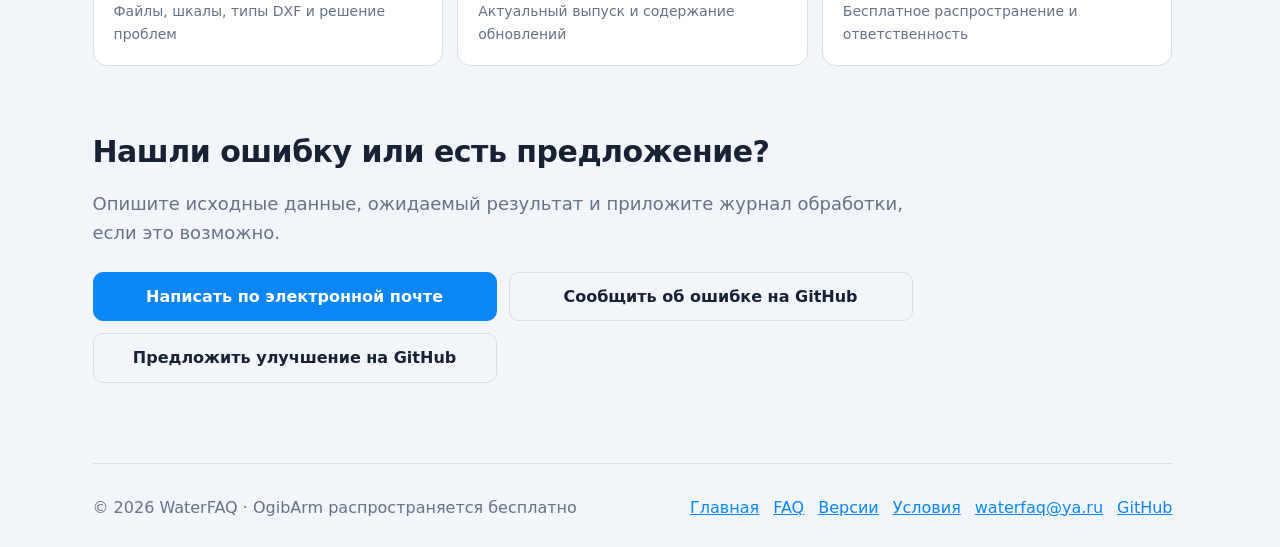
==== commit a12acb41: "Добавить кнопку VirusTotal для OgibArm 1.0.1" ====
--- a/index.html
+++ b/index.html
@@ -52,6 +52,7 @@
             <a id="download" class="button" href="https://github.com/Water-FAQ/OgibArm/releases/latest/download/OgibArm_1.0.1.zip">Скачать OgibArm</a>
             <p id="version" class="meta">Последняя версия: v1.0.1</p>
           </div>
+          <a class="button secondary virustotal-button" href="https://www.virustotal.com/gui/file/b1bdd92a56491582732269ed1afd1d9f292b4463b1033bdf8529d5fec7541581" target="_blank" rel="noopener noreferrer">VirusTotal</a>
           <a class="button secondary" href="changelog.html">Все версии</a>
         </div>
       </div>
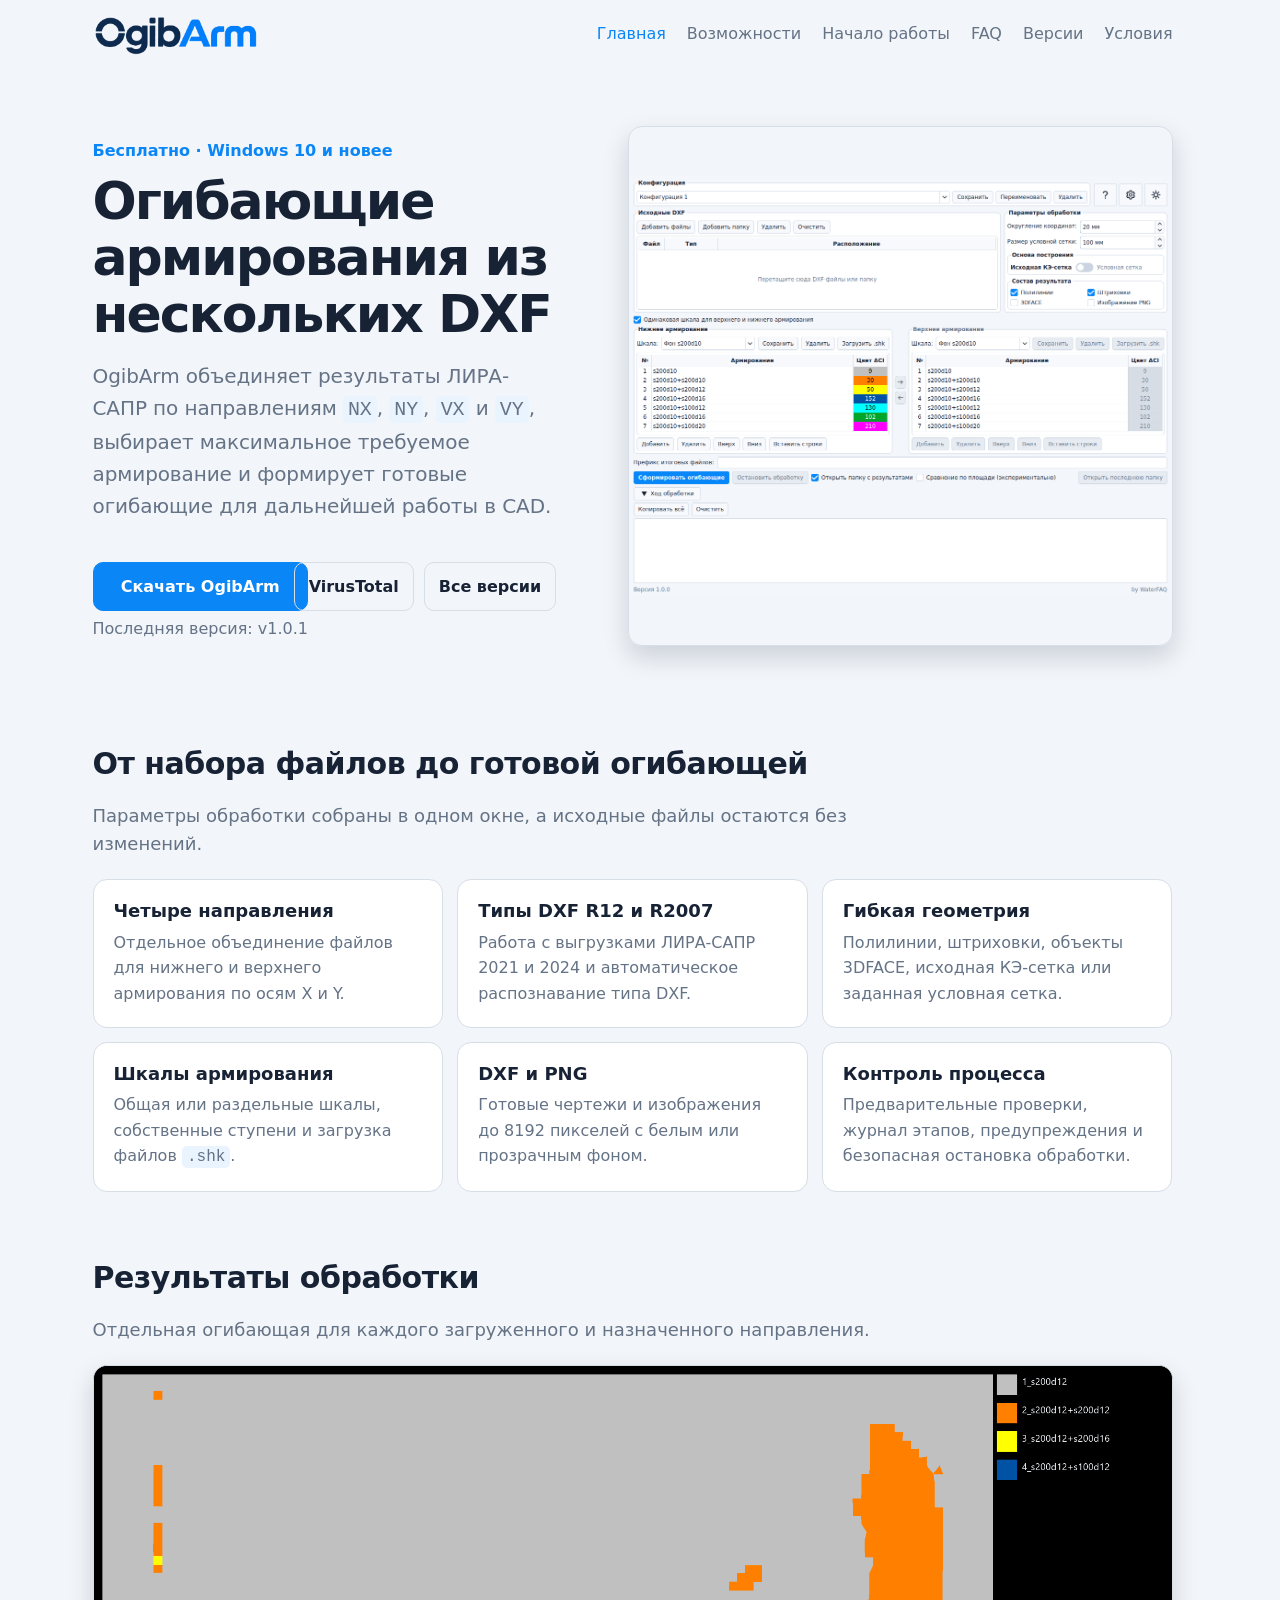
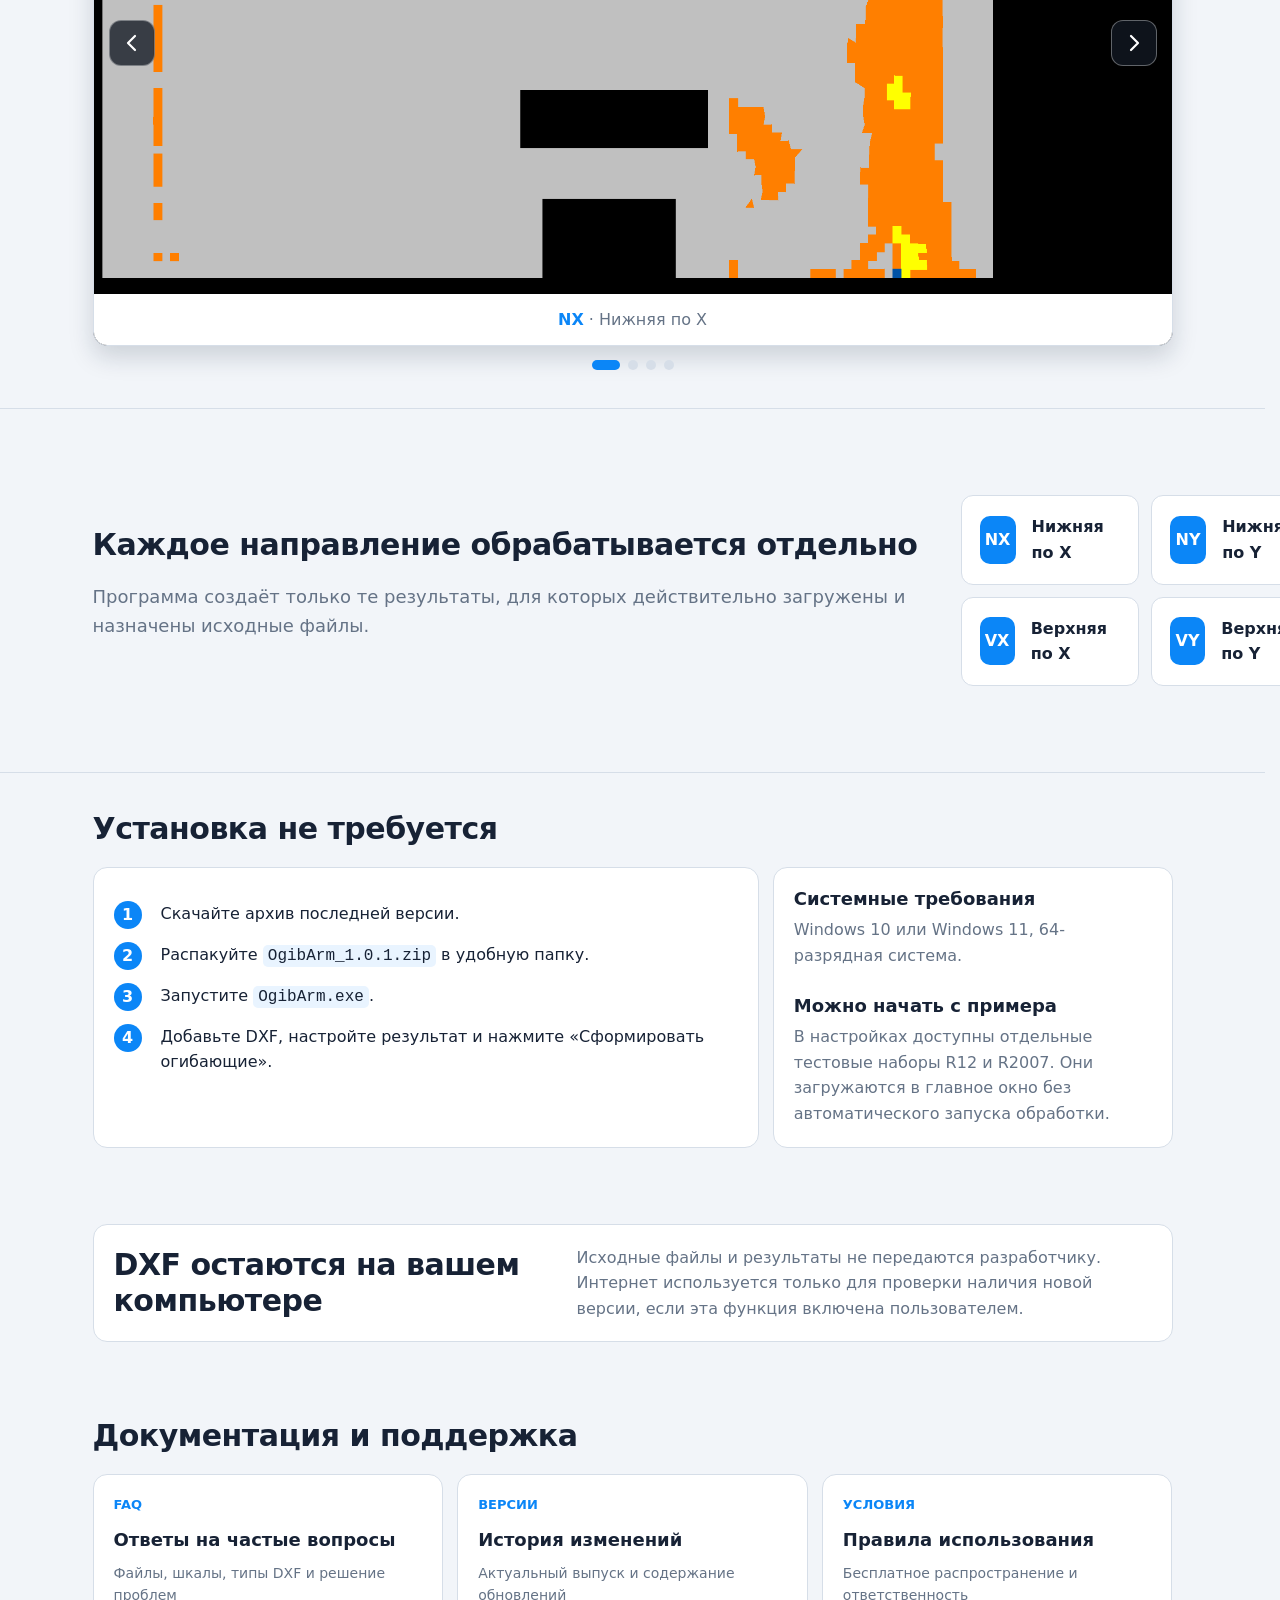
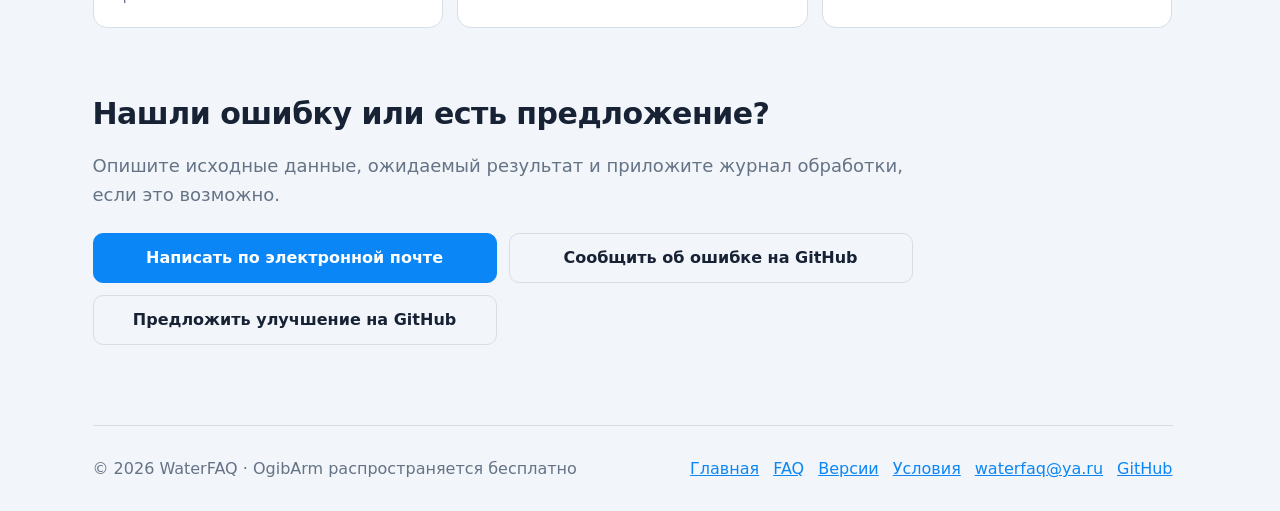
==== commit f002fa8c: "Update VirusTotal link for OgibArm 1.0.1 build 5" ====
--- a/index.html
+++ b/index.html
@@ -52,7 +52,7 @@
             <a id="download" class="button" href="https://github.com/Water-FAQ/OgibArm/releases/latest/download/OgibArm_1.0.1.zip">Скачать OgibArm</a>
             <p id="version" class="meta">Последняя версия: v1.0.1</p>
           </div>
-          <a class="button secondary virustotal-button" href="https://www.virustotal.com/gui/file/b1bdd92a56491582732269ed1afd1d9f292b4463b1033bdf8529d5fec7541581" target="_blank" rel="noopener noreferrer">VirusTotal</a>
+          <a class="button secondary virustotal-button" href="https://www.virustotal.com/gui/file/72dc080bedf20c3a67c1513842520b4a98a72514d9efdf43bf440155c34f4171" target="_blank" rel="noopener noreferrer">VirusTotal</a>
           <a class="button secondary" href="changelog.html">Все версии</a>
         </div>
       </div>
--- a/assets/css/styles.css
+++ b/assets/css/styles.css
@@ -579,6 +579,16 @@
   padding-block: 58px 54px;
 }
 .hero h1 { white-space: normal; }
+@media (min-width: 561px) {
+  .hero-actions {
+    display: grid;
+    grid-template-columns: minmax(170px, 1fr) max-content max-content;
+    align-items: start;
+    gap: 10px;
+  }
+  .hero-actions .download-group { width: auto; min-width: 0; }
+  .hero-actions > .button { padding-inline: 14px; white-space: nowrap; }
+}
 .hero-visual img {
   width: 100%;
   max-height: 520px;
@@ -656,6 +666,11 @@
 .content > section.card { padding: 28px; }
 .content > section.card h2 { margin-bottom: 18px; }
 
+@media (max-width: 980px) {
+  .hero.wrap { grid-template-columns: 1fr; }
+  .hero-visual { max-width: 680px; }
+}
+
 @media (max-width: 820px) {
   .logo img { width: 150px; }
   .hero.wrap { grid-template-columns: 1fr; padding-block: 42px 40px; }
